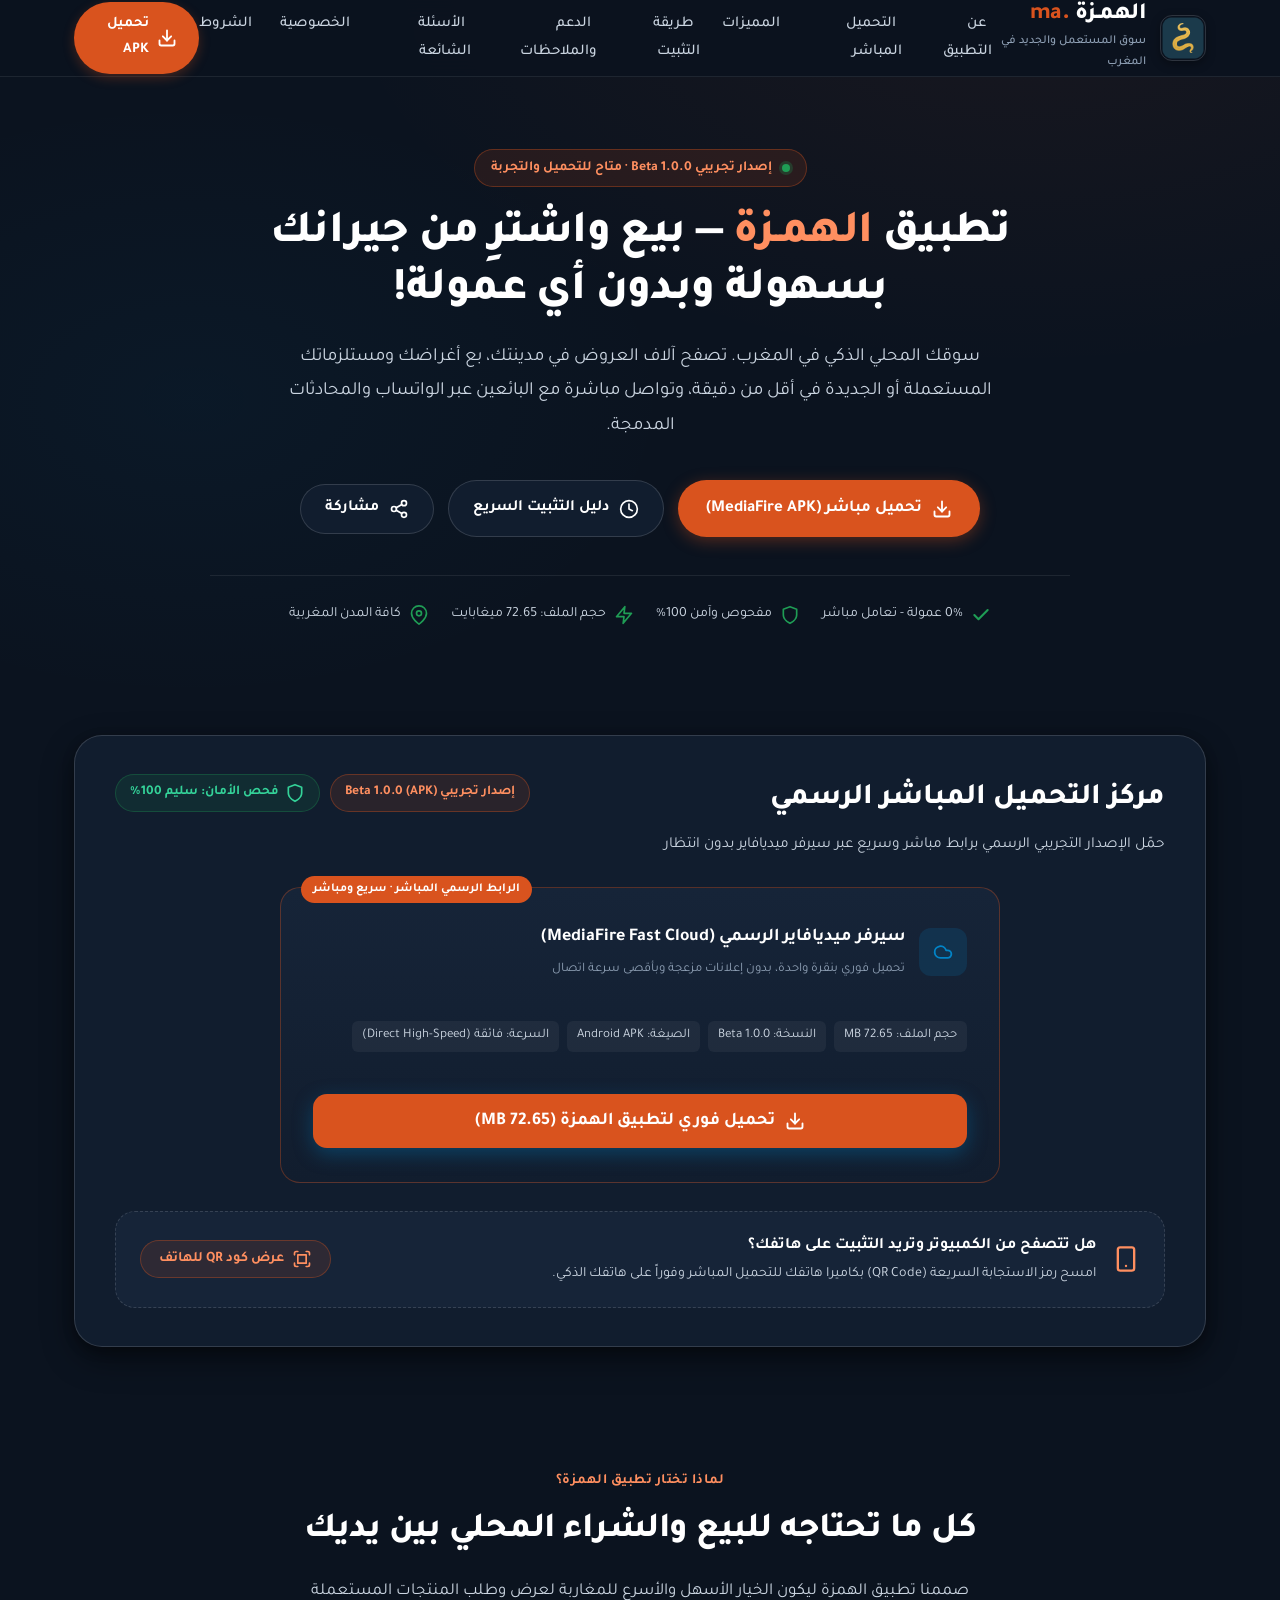
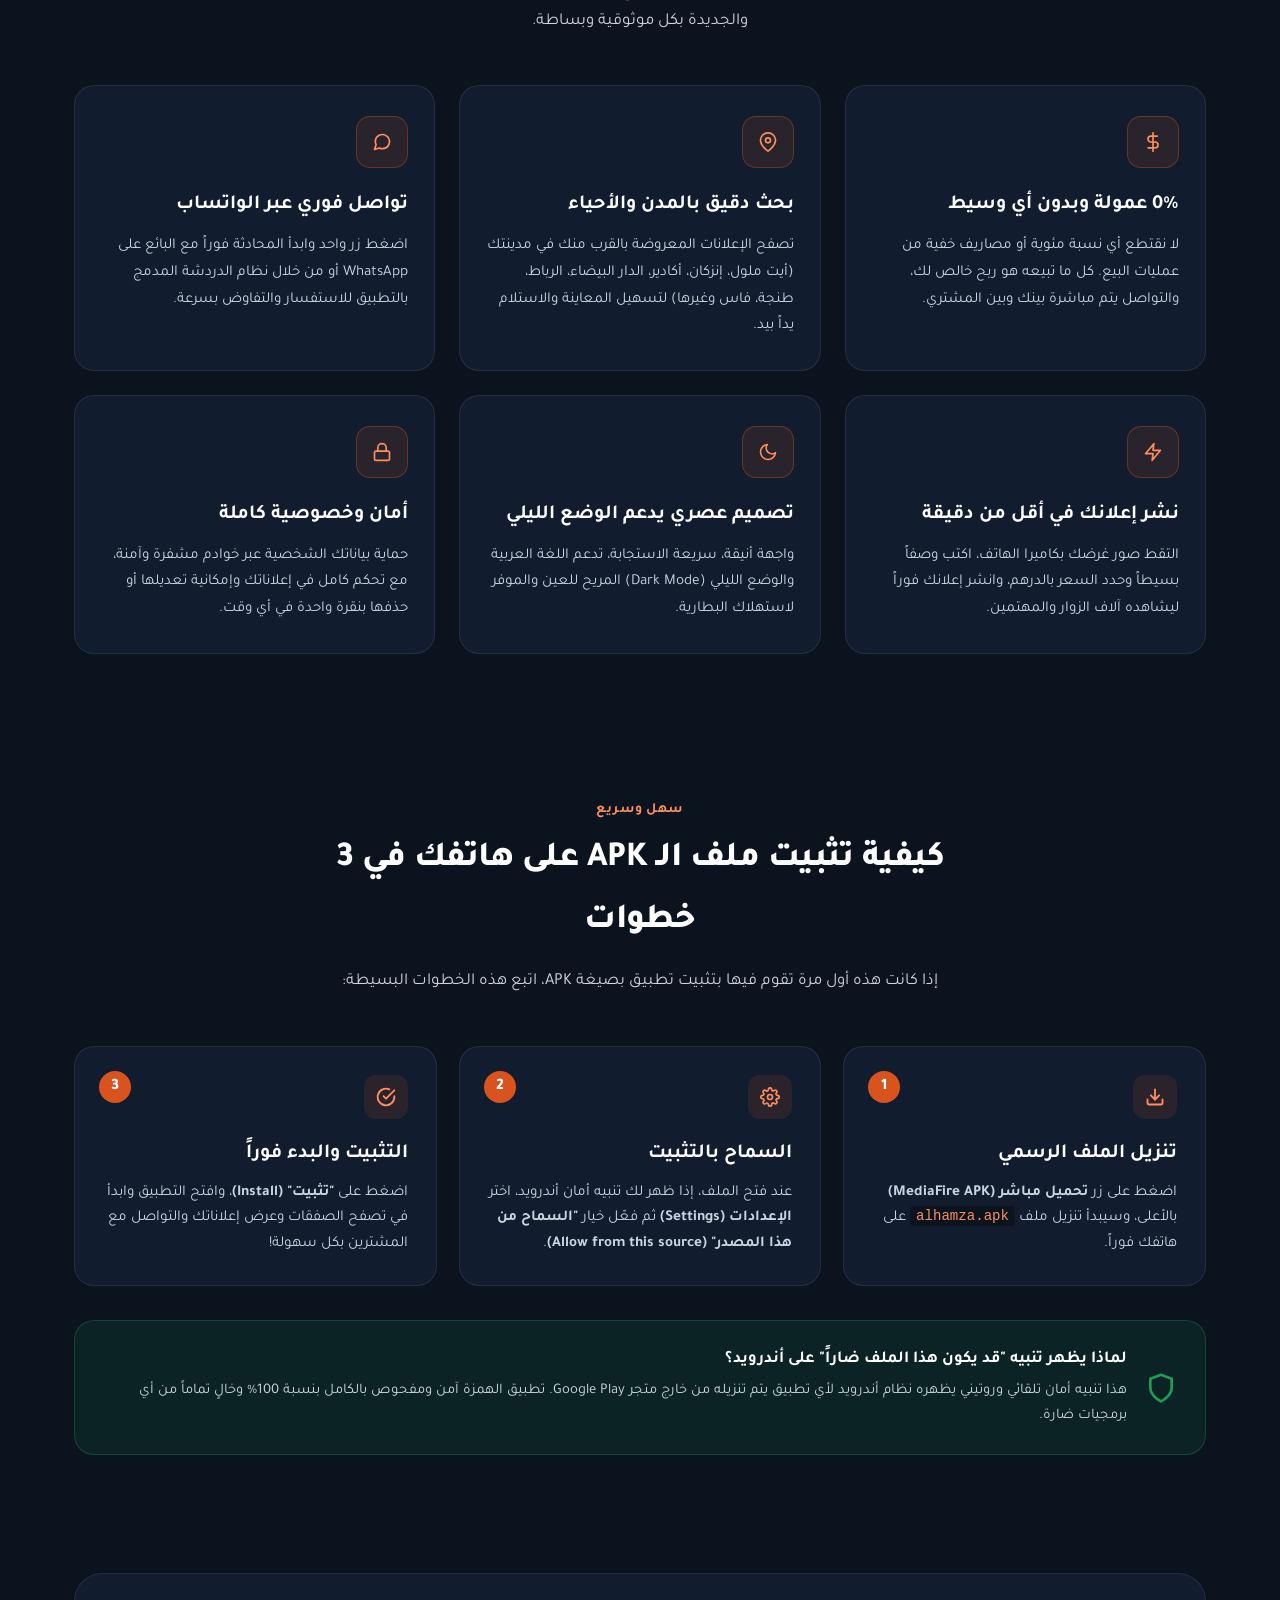
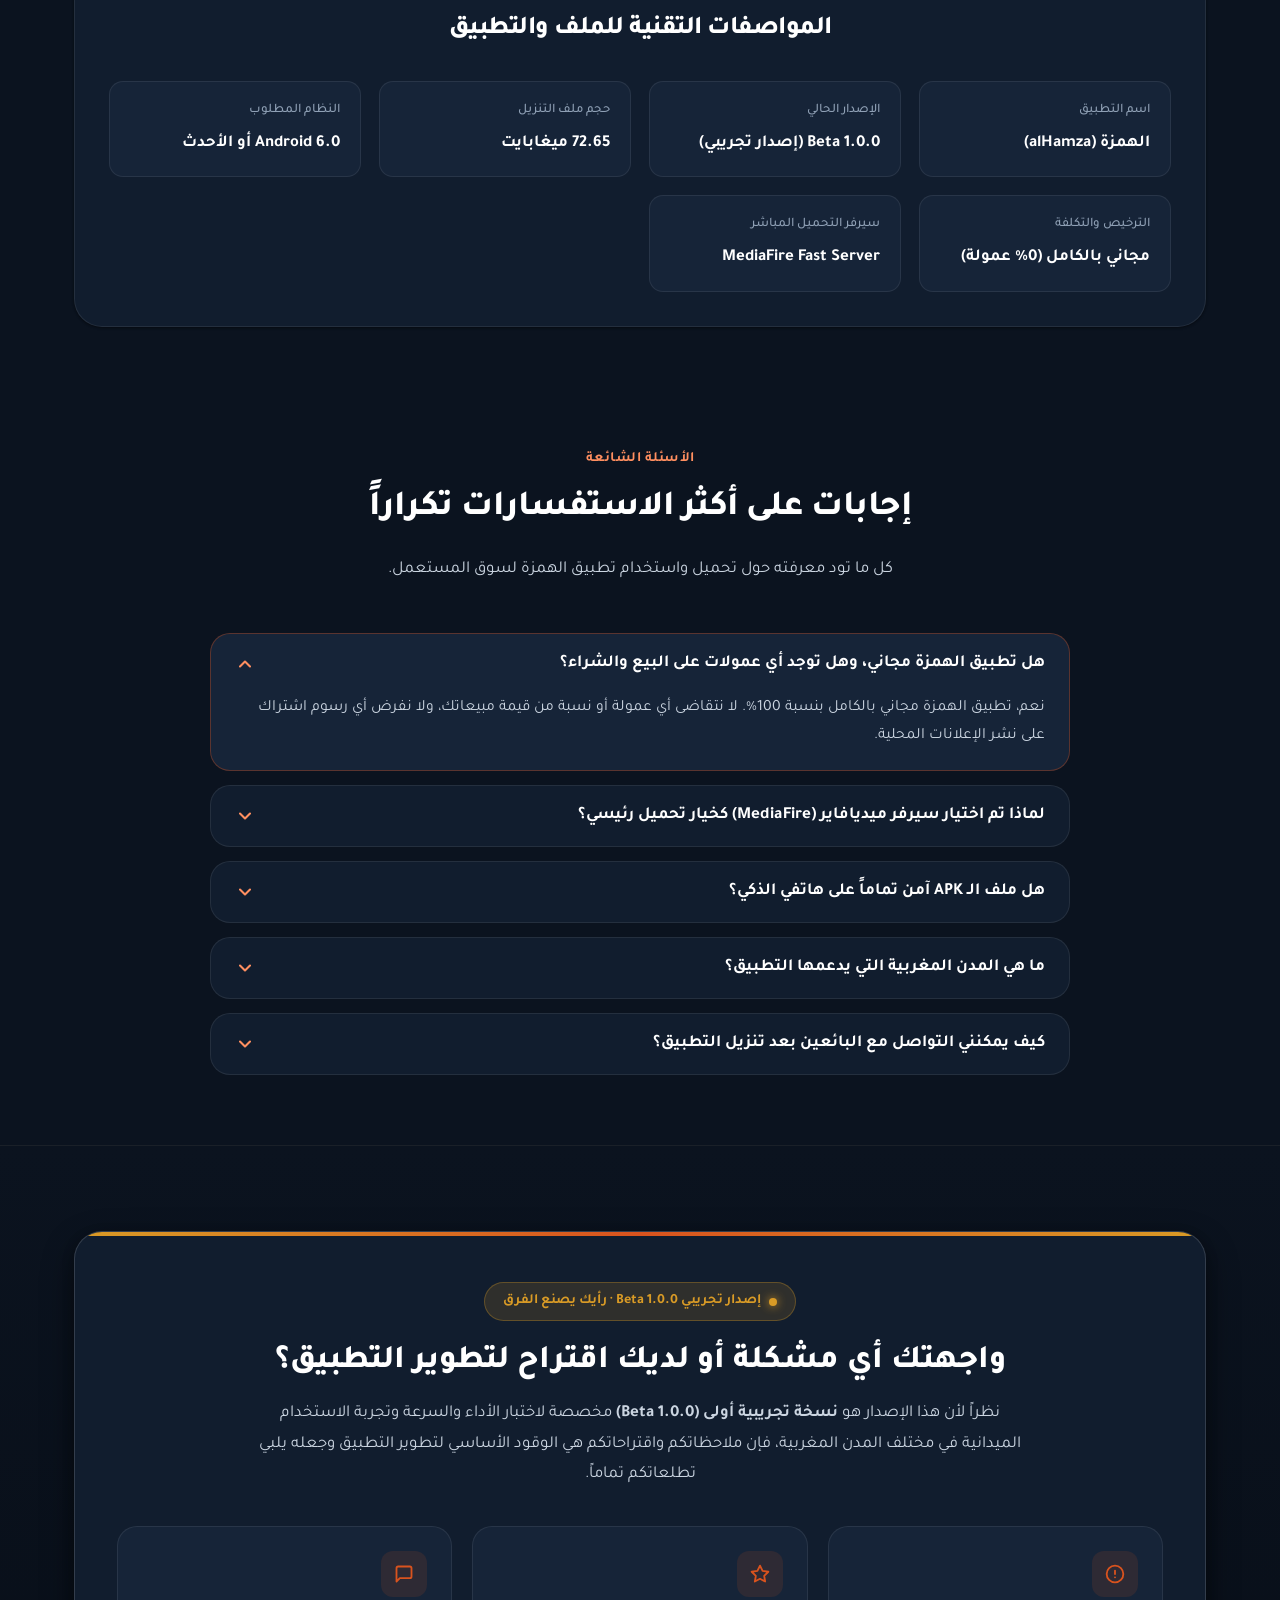
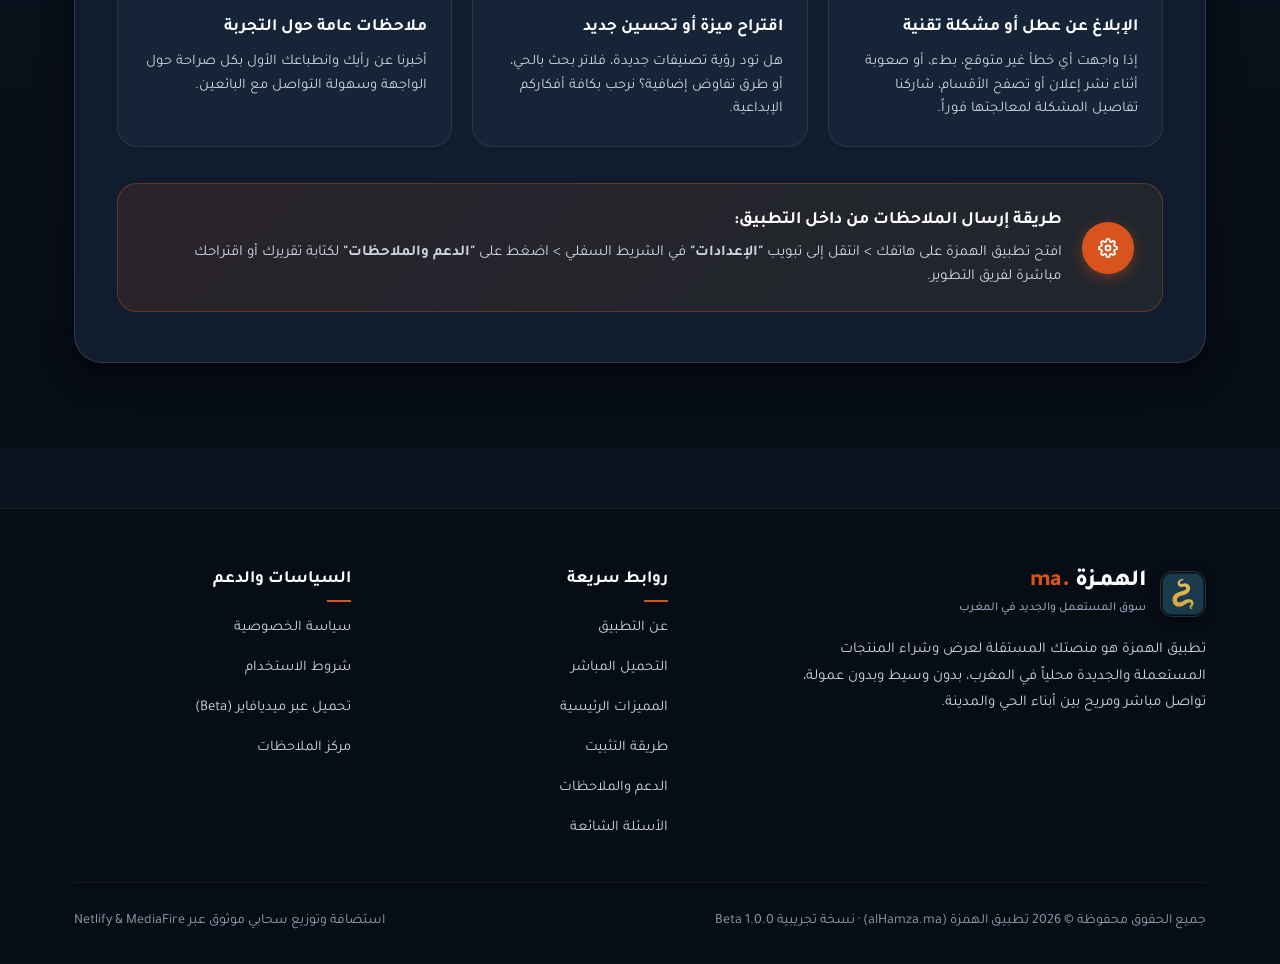
==== public/index.html @ def40152 "Configure Cloudflare static site with wrangler.jsonc and public folder" ====
<!DOCTYPE html>
<html lang="ar" dir="rtl">
<head>
  <meta charset="UTF-8">
  <meta name="viewport" content="width=device-width, initial-scale=1.0">
  <meta name="description" content="تطبيق الهمزة الرسمي — المنصة المغربية لإعلانات البيع والشراء وسوق المستعمل بين الجيران بدون وسيط وبدون أي عمولة. حمّل ملف APK برابط مباشر وسريع.">
  <meta name="keywords" content="تطبيق الهمزة, الهمزة المغرب, تحميل APK الهمزة, تحميل ميديافاير, سوق المستعمل بالمغرب, جوطية أونلاين, بيع وشراء مستعمل, أيت ملول, أكادير, الدار البيضاء, الرباط">
  <meta name="author" content="alHamza Team">
  <meta name="theme-color" content="#0B131F">

  <!-- Open Graph / SEO -->
  <meta property="og:type" content="website">
  <meta property="og:title" content="تطبيق الهمزة - بيع واشترِ من جيرانك في المغرب | تحميل APK الرسمي">
  <meta property="og:description" content="حمّل تطبيق الهمزة الرسمي برابط مباشر وسريع. بيع واشترِ أغراضك بدون أي عمولة وتواصل مباشرة عبر الواتساب.">
  <meta property="og:image" content="images/app-icon.png">

  <title>الهمزة - بيع واشترِ من جيرانك في المغرب | تحميل APK برابط مباشر</title>
  
  <!-- خطوط Google Fonts الرسمية المتوافقة مع التطبيق -->
  <link rel="preconnect" href="https://fonts.googleapis.com">
  <link rel="preconnect" href="https://fonts.gstatic.com" crossorigin>
  <link href="https://fonts.googleapis.com/css2?family=Tajawal:wght@400;500;700;800;900&family=Readex+Pro:wght@400;500;600;700&display=swap" rel="stylesheet">
  
  <link rel="stylesheet" href="style.css">
  <link rel="icon" type="image/png" href="images/app-icon.png">
</head>
<body>

  <!-- ==========================================================================
       شريط الموقع العلوي (Navbar)
       ========================================================================== -->
  <header class="site-header">
    <div class="container header-inner">
      <a href="index.html" class="brand-wrapper" title="الصفحة الرئيسية لتطبيق الهمزة">
        <img src="images/app-icon.png" alt="أيقونة تطبيق الهمزة الجديدة" class="brand-logo-img">
        <div class="brand-title-group">
          <span class="brand-name">الهمـزة <span>.ma</span></span>
          <span class="brand-tagline">سوق المستعمل والجديد في المغرب</span>
        </div>
      </a>

      <!-- روابط التصفح -->
      <nav>
        <ul class="nav-links" id="navLinks">
          <li><a href="#about" class="nav-link">عن التطبيق</a></li>
          <li><a href="#download-hub" class="nav-link">التحميل المباشر</a></li>
          <li><a href="#features" class="nav-link">المميزات</a></li>
          <li><a href="#install-guide" class="nav-link">طريقة التثبيت</a></li>
          <li><a href="#support-feedback" class="nav-link">الدعم والملاحظات</a></li>
          <li><a href="#faq" class="nav-link">الأسئلة الشائعة</a></li>
          <li><a href="privacy.html" class="nav-link">الخصوصية</a></li>
          <li><a href="terms.html" class="nav-link">الشروط</a></li>
        </ul>
      </nav>

      <div class="header-actions">
        <a href="#download-hub" class="header-download-btn trigger-mediafire-download">
          <svg class="svg-icon" viewBox="0 0 24 24" fill="none" stroke="currentColor" stroke-width="2.2" stroke-linecap="round" stroke-linejoin="round" aria-hidden="true">
            <path d="M21 15v4a2 2 0 0 1-2 2H5a2 2 0 0 1-2-2v-4"></path>
            <polyline points="7 10 12 15 17 10"></polyline>
            <line x1="12" y1="15" x2="12" y2="3"></line>
          </svg>
          <span>تحميل APK</span>
        </a>

        <button class="mobile-menu-toggle" id="mobileMenuToggle" aria-label="تبديل القائمة">
          <svg class="svg-icon" viewBox="0 0 24 24" fill="none" stroke="currentColor" stroke-width="2" stroke-linecap="round" stroke-linejoin="round" aria-hidden="true">
            <line x1="3" y1="12" x2="21" y2="12"></line>
            <line x1="3" y1="6" x2="21" y2="6"></line>
            <line x1="3" y1="18" x2="21" y2="18"></line>
          </svg>
        </button>
      </div>
    </div>
  </header>

  <!-- ==========================================================================
       قسم الترحيب والواجهة البصرية الرئيسية (Hero Section)
       ========================================================================== -->
  <section class="hero-section" id="about">
    <div class="container">
      <div class="hero-grid">
        
        <!-- العمود الأيمن: العناوين وأزرار الإجراءات -->
        <div class="hero-text-content">
          <div class="hero-badge-pill">
            <span class="pulse-dot"></span>
            <span>إصدار تجريبي Beta 1.0.0 · متاح للتحميل والتجربة</span>
          </div>

          <h1 class="hero-title">
            تطبيق <span class="highlight-terracotta">الهمـزة</span> — بيع واشترِ من جيرانك بسهولة وبدون أي عمولة!
          </h1>

          <p class="hero-subtitle">
            سوقك المحلي الذكي في المغرب. تصفح آلاف العروض في مدينتك، بع أغراضك ومستلزماتك المستعملة أو الجديدة في أقل من دقيقة، وتواصل مباشرة مع البائعين عبر الواتساب والمحادثات المدمجة.
          </p>

          <!-- أزرار التحميل الرئيسية -->
          <div class="hero-cta-group">
            <a href="#download-hub" class="btn-mediafire-main trigger-mediafire-download" id="heroMediafireBtn">
              <svg class="svg-icon" viewBox="0 0 24 24" fill="none" stroke="currentColor" stroke-width="2.2" stroke-linecap="round" stroke-linejoin="round" aria-hidden="true">
                <path d="M21 15v4a2 2 0 0 1-2 2H5a2 2 0 0 1-2-2v-4"></path>
                <polyline points="7 10 12 15 17 10"></polyline>
                <line x1="12" y1="15" x2="12" y2="3"></line>
              </svg>
              <span>تحميل مباشر (MediaFire APK)</span>
            </a>

            <a href="#install-guide" class="btn-secondary-mirror">
              <svg class="svg-icon" viewBox="0 0 24 24" fill="none" stroke="currentColor" stroke-width="2" stroke-linecap="round" stroke-linejoin="round" aria-hidden="true">
                <circle cx="12" cy="12" r="10"></circle>
                <polyline points="12 6 12 12 16 14"></polyline>
              </svg>
              <span>دليل التثبيت السريع</span>
            </a>

            <button class="btn-secondary-mirror" id="sharePageBtn" title="مشاركة رابط التحميل">
              <svg class="svg-icon" viewBox="0 0 24 24" fill="none" stroke="currentColor" stroke-width="2" stroke-linecap="round" stroke-linejoin="round" aria-hidden="true">
                <circle cx="18" cy="5" r="3"></circle>
                <circle cx="6" cy="12" r="3"></circle>
                <circle cx="18" cy="19" r="3"></circle>
                <line x1="8.59" y1="13.51" x2="15.42" y2="17.49"></line>
                <line x1="15.41" y1="6.51" x2="8.59" y2="10.49"></line>
              </svg>
              <span>مشاركة</span>
            </button>
          </div>

          <!-- شارات الثقة والأمان -->
          <div class="hero-trust-chips">
            <div class="trust-chip">
              <span class="chip-icon-svg">
                <svg class="svg-icon" viewBox="0 0 24 24" fill="none" stroke="currentColor" stroke-width="2.5" stroke-linecap="round" stroke-linejoin="round" aria-hidden="true">
                  <polyline points="20 6 9 17 4 12"></polyline>
                </svg>
              </span>
              <span>0% عمولة - تعامل مباشر</span>
            </div>
            <div class="trust-chip">
              <span class="chip-icon-svg">
                <svg class="svg-icon" viewBox="0 0 24 24" fill="none" stroke="currentColor" stroke-width="2" stroke-linecap="round" stroke-linejoin="round" aria-hidden="true">
                  <path d="M12 22s8-4 8-10V5l-8-3-8 3v7c0 6 8 10 8 10z"></path>
                </svg>
              </span>
              <span>مفحوص وآمن 100%</span>
            </div>
            <div class="trust-chip">
              <span class="chip-icon-svg">
                <svg class="svg-icon" viewBox="0 0 24 24" fill="none" stroke="currentColor" stroke-width="2" stroke-linecap="round" stroke-linejoin="round" aria-hidden="true">
                  <polygon points="13 2 3 14 12 14 11 22 21 10 12 10 13 2"></polygon>
                </svg>
              </span>
              <span>حجم الملف: 72.65 ميغابايت</span>
            </div>
            <div class="trust-chip">
              <span class="chip-icon-svg">
                <svg class="svg-icon" viewBox="0 0 24 24" fill="none" stroke="currentColor" stroke-width="2" stroke-linecap="round" stroke-linejoin="round" aria-hidden="true">
                  <path d="M21 10c0 7-9 13-9 13s-9-6-9-13a9 9 0 0 1 18 0z"></path>
                  <circle cx="12" cy="10" r="3"></circle>
                </svg>
              </span>
              <span>كافة المدن المغربية</span>
            </div>
          </div>
        </div>


      </div>
    </div>
  </section>

  <!-- ==========================================================================
       مركز التحميل المباشر وسيرفرات ميديافاير (Download Hub)
       ========================================================================== -->
  <section class="download-hub-section" id="download-hub">
    <div class="container">
      <div class="hub-card-container">
        
        <div class="hub-header">
          <div class="hub-title-block">
            <h2>مركز التحميل المباشر الرسمي</h2>
            <p>حمّل الإصدار التجريبي الرسمي برابط مباشر وسريع عبر سيرفر ميديافاير بدون انتظار</p>
          </div>

          <div class="version-pill-group">
            <span class="version-tag">إصدار تجريبي Beta 1.0.0 (APK)</span>
            <span class="safe-verified-tag">
              <svg class="svg-icon" viewBox="0 0 24 24" fill="none" stroke="currentColor" stroke-width="2" stroke-linecap="round" stroke-linejoin="round" aria-hidden="true">
                <path d="M12 22s8-4 8-10V5l-8-3-8 3v7c0 6 8 10 8 10z"></path>
              </svg>
              <span>فحص الأمان: سليم 100%</span>
            </span>
          </div>
        </div>

        <!-- بطاقة السيرفر المباشر الرسمي MediaFire -->
        <div class="download-servers-grid single-server-grid">
          
          <div class="server-card primary-server full-width-server-card">
            <span class="recommended-ribbon">الرابط الرسمي المباشر · سريع ومباشر</span>
            
            <div class="server-card-header">
              <div class="server-icon-svg-box mf-color">
                <svg class="svg-icon" viewBox="0 0 24 24" fill="none" stroke="currentColor" stroke-width="2.2" stroke-linecap="round" stroke-linejoin="round" aria-hidden="true">
                  <path d="M17.5 19H9a7 7 0 1 1 6.71-9h1.79a4.5 4.5 0 1 1 0 9Z"></path>
                </svg>
              </div>
              <div class="server-info-title">
                <h3>سيرفر ميديافاير الرسمي (MediaFire Fast Cloud)</h3>
                <span>تحميل فوري بنقرة واحدة، بدون إعلانات مزعجة وبأقصى سرعة اتصال</span>
              </div>
            </div>

            <div class="server-meta-tags">
              <span>حجم الملف: 72.65 MB</span>
              <span>النسخة: Beta 1.0.0</span>
              <span>الصيغة: Android APK</span>
              <span>السرعة: فائقة (Direct High-Speed)</span>
            </div>

            <button class="server-action-btn btn-mf trigger-mediafire-download">
              <svg class="svg-icon" viewBox="0 0 24 24" fill="none" stroke="currentColor" stroke-width="2.2" stroke-linecap="round" stroke-linejoin="round" aria-hidden="true">
                <path d="M21 15v4a2 2 0 0 1-2 2H5a2 2 0 0 1-2-2v-4"></path>
                <polyline points="7 10 12 15 17 10"></polyline>
                <line x1="12" y1="15" x2="12" y2="3"></line>
              </svg>
              <span>تحميل فوري لتطبيق الهمزة (72.65 MB)</span>
            </button>
          </div>

        </div>

        <!-- بار فحص كود QR والتحميل عبر الهاتف -->
        <div class="qr-scanner-box">
          <div class="qr-text-info">
            <span class="qr-icon-svg">
              <svg class="svg-icon" style="width:28px; height:28px;" viewBox="0 0 24 24" fill="none" stroke="currentColor" stroke-width="2" stroke-linecap="round" stroke-linejoin="round" aria-hidden="true">
                <rect x="5" y="2" width="14" height="20" rx="2" ry="2"></rect>
                <line x1="12" y1="18" x2="12.01" y2="18"></line>
              </svg>
            </span>
            <div>
              <strong>هل تتصفح من الكمبيوتر وتريد التثبيت على هاتفك؟</strong>
              <p>امسح رمز الاستجابة السريعة (QR Code) بكاميرا هاتفك للتحميل المباشر وفوراً على هاتفك الذكي.</p>
            </div>
          </div>

          <button class="qr-view-trigger-btn" id="openQrModalBtn">
            <svg class="svg-icon" viewBox="0 0 24 24" fill="none" stroke="currentColor" stroke-width="2" stroke-linecap="round" stroke-linejoin="round" aria-hidden="true">
              <path d="M3 7V5a2 2 0 0 1 2-2h2"></path>
              <path d="M17 3h2a2 2 0 0 1 2 2v2"></path>
              <path d="M21 17v2a2 2 0 0 1-2 2h-2"></path>
              <path d="M7 21H5a2 2 0 0 1-2-2v-2"></path>
              <rect x="7" y="7" width="10" height="10"></rect>
            </svg>
            <span>عرض كود QR للهاتف</span>
          </button>
        </div>

      </div>
    </div>
  </section>

  <!-- ==========================================================================
       قسم المميزات الحصرية لتطبيق الهمزة (Features Grid)
       ========================================================================== -->
  <section class="features-section" id="features">
    <div class="container">
      <div class="section-head">
        <span class="section-tag">لماذا تختار تطبيق الهمزة؟</span>
        <h2 class="section-title">كل ما تحتاجه للبيع والشراء المحلي بين يديك</h2>
        <p class="section-desc">صممنا تطبيق الهمزة ليكون الخيار الأسهل والأسرع للمغاربة لعرض وطلب المنتجات المستعملة والجديدة بكل موثوقية وبساطة.</p>
      </div>

      <div class="features-grid">
        
        <div class="feature-card">
          <div class="feature-icon-wrapper">
            <svg class="svg-icon" viewBox="0 0 24 24" fill="none" stroke="currentColor" stroke-width="2" stroke-linecap="round" stroke-linejoin="round" aria-hidden="true">
              <line x1="12" y1="1" x2="12" y2="23"></line>
              <path d="M17 5H9.5a3.5 3.5 0 0 0 0 7h5a3.5 3.5 0 0 1 0 7H6"></path>
            </svg>
          </div>
          <h3>0% عمولة وبدون أي وسيط</h3>
          <p>لا نقتطع أي نسبة مئوية أو مصاريف خفية من عمليات البيع. كل ما تبيعه هو ربح خالص لك، والتواصل يتم مباشرة بينك وبين المشتري.</p>
        </div>

        <div class="feature-card">
          <div class="feature-icon-wrapper">
            <svg class="svg-icon" viewBox="0 0 24 24" fill="none" stroke="currentColor" stroke-width="2" stroke-linecap="round" stroke-linejoin="round" aria-hidden="true">
              <path d="M21 10c0 7-9 13-9 13s-9-6-9-13a9 9 0 0 1 18 0z"></path>
              <circle cx="12" cy="10" r="3"></circle>
            </svg>
          </div>
          <h3>بحث دقيق بالمدن والأحياء</h3>
          <p>تصفح الإعلانات المعروضة بالقرب منك في مدينتك (أيت ملول، إنزكان، أكادير، الدار البيضاء، الرباط، طنجة، فاس وغيرها) لتسهيل المعاينة والاستلام يداً بيد.</p>
        </div>

        <div class="feature-card">
          <div class="feature-icon-wrapper">
            <svg class="svg-icon" viewBox="0 0 24 24" fill="none" stroke="currentColor" stroke-width="2" stroke-linecap="round" stroke-linejoin="round" aria-hidden="true">
              <path d="M21 11.5a8.38 8.38 0 0 1-.9 3.8 8.5 8.5 0 0 1-7.6 4.7 8.38 8.38 0 0 1-3.8-.9L3 21l1.9-5.7a8.38 8.38 0 0 1-.9-3.8 8.5 8.5 0 0 1 4.7-7.6 8.38 8.38 0 0 1 3.8-.9h.5a8.48 8.48 0 0 1 8 8v.5z"></path>
            </svg>
          </div>
          <h3>تواصل فوري عبر الواتساب</h3>
          <p>اضغط زر واحد وابدأ المحادثة فوراً مع البائع على WhatsApp أو من خلال نظام الدردشة المدمج بالتطبيق للاستفسار والتفاوض بسرعة.</p>
        </div>

        <div class="feature-card">
          <div class="feature-icon-wrapper">
            <svg class="svg-icon" viewBox="0 0 24 24" fill="none" stroke="currentColor" stroke-width="2" stroke-linecap="round" stroke-linejoin="round" aria-hidden="true">
              <polygon points="13 2 3 14 12 14 11 22 21 10 12 10 13 2"></polygon>
            </svg>
          </div>
          <h3>نشر إعلانك في أقل من دقيقة</h3>
          <p>التقط صور غرضك بكاميرا الهاتف، اكتب وصفاً بسيطاً وحدد السعر بالدرهم، وانشر إعلانك فوراً ليشاهده آلاف الزوار والمهتمين.</p>
        </div>

        <div class="feature-card">
          <div class="feature-icon-wrapper">
            <svg class="svg-icon" viewBox="0 0 24 24" fill="none" stroke="currentColor" stroke-width="2" stroke-linecap="round" stroke-linejoin="round" aria-hidden="true">
              <path d="M21 12.79A9 9 0 1 1 11.21 3 7 7 0 0 0 21 12.79z"></path>
            </svg>
          </div>
          <h3>تصميم عصري يدعم الوضع الليلي</h3>
          <p>واجهة أنيقة، سريعة الاستجابة، تدعم اللغة العربية والوضع الليلي (Dark Mode) المريح للعين والموفر لاستهلاك البطارية.</p>
        </div>

        <div class="feature-card">
          <div class="feature-icon-wrapper">
            <svg class="svg-icon" viewBox="0 0 24 24" fill="none" stroke="currentColor" stroke-width="2" stroke-linecap="round" stroke-linejoin="round" aria-hidden="true">
              <rect x="3" y="11" width="18" height="11" rx="2" ry="2"></rect>
              <path d="M7 11V7a5 5 0 0 1 10 0v4"></path>
            </svg>
          </div>
          <h3>أمان وخصوصية كاملة</h3>
          <p>حماية بياناتك الشخصية عبر خوادم مشفرة وآمنة، مع تحكم كامل في إعلاناتك وإمكانية تعديلها أو حذفها بنقرة واحدة في أي وقت.</p>
        </div>

      </div>
    </div>
  </section>



  <!-- ==========================================================================
       دليل تثبيت ملف APK على أجهزة أندرويد (Installation Guide)
       ========================================================================== -->
  <section class="install-guide-section" id="install-guide">
    <div class="container">
      <div class="section-head">
        <span class="section-tag">سهل وسريع</span>
        <h2 class="section-title">كيفية تثبيت ملف الـ APK على هاتفك في 3 خطوات</h2>
        <p class="section-desc">إذا كانت هذه أول مرة تقوم فيها بتثبيت تطبيق بصيغة APK، اتبع هذه الخطوات البسيطة:</p>
      </div>

      <div class="steps-cards-grid">
        
        <div class="guide-step-card">
          <div class="step-badge">1</div>
          <div class="guide-step-icon-svg">
            <svg class="svg-icon" viewBox="0 0 24 24" fill="none" stroke="currentColor" stroke-width="2.2" stroke-linecap="round" stroke-linejoin="round" aria-hidden="true">
              <path d="M21 15v4a2 2 0 0 1-2 2H5a2 2 0 0 1-2-2v-4"></path>
              <polyline points="7 10 12 15 17 10"></polyline>
              <line x1="12" y1="15" x2="12" y2="3"></line>
            </svg>
          </div>
          <h3>تنزيل الملف الرسمي</h3>
          <p>اضغط على زر <strong>تحميل مباشر (MediaFire APK)</strong> بالأعلى، وسيبدأ تنزيل ملف <code>alhamza.apk</code> على هاتفك فوراً.</p>
        </div>

        <div class="guide-step-card">
          <div class="step-badge">2</div>
          <div class="guide-step-icon-svg">
            <svg class="svg-icon" viewBox="0 0 24 24" fill="none" stroke="currentColor" stroke-width="2" stroke-linecap="round" stroke-linejoin="round" aria-hidden="true">
              <circle cx="12" cy="12" r="3"></circle>
              <path d="M19.4 15a1.65 1.65 0 0 0 .33 1.82l.06.06a2 2 0 0 1 0 2.83 2 2 0 0 1-2.83 0l-.06-.06a1.65 1.65 0 0 0-1.82-.33 1.65 1.65 0 0 0-1 1.51V21a2 2 0 0 1-2 2 2 2 0 0 1-2-2v-.09A1.65 1.65 0 0 0 9 19.4a1.65 1.65 0 0 0-1.82.33l-.06.06a2 2 0 0 1-2.83 0 2 2 0 0 1 0-2.83l.06-.06a1.65 1.65 0 0 0 .33-1.82 1.65 1.65 0 0 0-1.51-1H3a2 2 0 0 1-2-2 2 2 0 0 1 2-2h.09A1.65 1.65 0 0 0 4.6 9a1.65 1.65 0 0 0-.33-1.82l-.06-.06a2 2 0 0 1 0-2.83 2 2 0 0 1 2.83 0l.06.06a1.65 1.65 0 0 0 1.82.33H9a1.65 1.65 0 0 0 1-1.51V3a2 2 0 0 1 2-2 2 2 0 0 1 2 2v.09a1.65 1.65 0 0 0 1 1.51 1.65 1.65 0 0 0 1.82-.33l.06-.06a2 2 0 0 1 2.83 0 2 2 0 0 1 0 2.83l-.06.06a1.65 1.65 0 0 0-.33 1.82V9a1.65 1.65 0 0 0 1.51 1H21a2 2 0 0 1 2 2 2 2 0 0 1-2 2h-.09a1.65 1.65 0 0 0-1.51 1z"></path>
            </svg>
          </div>
          <h3>السماح بالتثبيت</h3>
          <p>عند فتح الملف، إذا ظهر لك تنبيه أمان أندرويد، اختر <b>الإعدادات (Settings)</b> ثم فعّل خيار <b>"السماح من هذا المصدر" (Allow from this source)</b>.</p>
        </div>

        <div class="guide-step-card">
          <div class="step-badge">3</div>
          <div class="guide-step-icon-svg">
            <svg class="svg-icon" viewBox="0 0 24 24" fill="none" stroke="currentColor" stroke-width="2.2" stroke-linecap="round" stroke-linejoin="round" aria-hidden="true">
              <path d="M22 11.08V12a10 10 0 1 1-5.93-9.14"></path>
              <polyline points="22 4 12 14.01 9 11.01"></polyline>
            </svg>
          </div>
          <h3>التثبيت والبدء فوراً</h3>
          <p>اضغط على <b>"تثبيت" (Install)</b>، وافتح التطبيق وابدأ في تصفح الصفقات وعرض إعلاناتك والتواصل مع المشترين بكل سهولة!</p>
        </div>

      </div>

      <!-- صندوق الطمأنة والتأكيد الأمني -->
      <div class="security-assurance-box">
        <div class="sec-icon-svg">
          <svg class="svg-icon" style="width:32px; height:32px;" viewBox="0 0 24 24" fill="none" stroke="currentColor" stroke-width="2" stroke-linecap="round" stroke-linejoin="round" aria-hidden="true">
            <path d="M12 22s8-4 8-10V5l-8-3-8 3v7c0 6 8 10 8 10z"></path>
          </svg>
        </div>
        <div>
          <strong>لماذا يظهر تنبيه "قد يكون هذا الملف ضاراً" على أندرويد؟</strong>
          <p>هذا تنبيه أمان تلقائي وروتيني يظهره نظام أندرويد لأي تطبيق يتم تنزيله من خارج متجر Google Play. تطبيق الهمزة آمن ومفحوص بالكامل بنسبة 100% وخالٍ تماماً من أي برمجيات ضارة.</p>
        </div>
      </div>

    </div>
  </section>

  <!-- ==========================================================================
       جدول المواصفات التقنية للتطبيق (Tech Specifications)
       ========================================================================== -->
  <section class="specs-section">
    <div class="container">
      <div class="specs-table-card">
        <div class="section-head" style="margin-bottom: 28px;">
          <h2 class="section-title" style="font-size: 1.6rem;">المواصفات التقنية للملف والتطبيق</h2>
        </div>

        <div class="specs-grid">
          <div class="spec-item">
            <span class="spec-label">اسم التطبيق</span>
            <span class="spec-value">الهمزة (alHamza)</span>
          </div>

          <div class="spec-item">
            <span class="spec-label">الإصدار الحالي</span>
            <span class="spec-value">Beta 1.0.0 (إصدار تجريبي)</span>
          </div>

          <div class="spec-item">
            <span class="spec-label">حجم ملف التنزيل</span>
            <span class="spec-value">72.65 ميغابايت</span>
          </div>

          <div class="spec-item">
            <span class="spec-label">النظام المطلوب</span>
            <span class="spec-value">Android 6.0 أو الأحدث</span>
          </div>

          <div class="spec-item">
            <span class="spec-label">الترخيص والتكلفة</span>
            <span class="spec-value">مجاني بالكامل (0% عمولة)</span>
          </div>

          <div class="spec-item">
            <span class="spec-label">سيرفر التحميل المباشر</span>
            <span class="spec-value">MediaFire Fast Server</span>
          </div>
        </div>
      </div>
    </div>
  </section>

  <!-- ==========================================================================
       قسم الأسئلة الشائعة (FAQ Accordion)
       ========================================================================== -->
  <section class="faq-section" id="faq">
    <div class="container">
      <div class="section-head">
        <span class="section-tag">الأسئلة الشائعة</span>
        <h2 class="section-title">إجابات على أكثر الاستفسارات تكراراً</h2>
        <p class="section-desc">كل ما تود معرفته حول تحميل واستخدام تطبيق الهمزة لسوق المستعمل.</p>
      </div>

      <div class="faq-list">
        
        <div class="faq-item active">
          <button class="faq-question-btn">
            <span>هل تطبيق الهمزة مجاني، وهل توجد أي عمولات على البيع والشراء؟</span>
            <span class="faq-arrow">
              <svg class="svg-icon" viewBox="0 0 24 24" fill="none" stroke="currentColor" stroke-width="2.5" stroke-linecap="round" stroke-linejoin="round" aria-hidden="true">
                <polyline points="6 9 12 15 18 9"></polyline>
              </svg>
            </span>
          </button>
          <div class="faq-answer" style="max-height: 200px;">
            <div class="faq-answer-inner">
              نعم، تطبيق الهمزة مجاني بالكامل بنسبة 100%. لا نتقاضى أي عمولة أو نسبة من قيمة مبيعاتك، ولا نفرض أي رسوم اشتراك على نشر الإعلانات المحلية.
            </div>
          </div>
        </div>

        <div class="faq-item">
          <button class="faq-question-btn">
            <span>لماذا تم اختيار سيرفر ميديافاير (MediaFire) كخيار تحميل رئيسي؟</span>
            <span class="faq-arrow">
              <svg class="svg-icon" viewBox="0 0 24 24" fill="none" stroke="currentColor" stroke-width="2.5" stroke-linecap="round" stroke-linejoin="round" aria-hidden="true">
                <polyline points="6 9 12 15 18 9"></polyline>
              </svg>
            </span>
          </button>
          <div class="faq-answer">
            <div class="faq-answer-inner">
              يتميز سيرفر ميديافاير بسرعته الفائقة في المغرب وشمال إفريقيا، وعدم حاجته لإنشاء حساب أو فترات انتظار طويلة، كما أنه يتيح التحميل المباشر بنقرة واحدة لملف الـ APK دون تعقيدات.
            </div>
          </div>
        </div>

        <div class="faq-item">
          <button class="faq-question-btn">
            <span>هل ملف الـ APK آمن تماماً على هاتفي الذكي؟</span>
            <span class="faq-arrow">
              <svg class="svg-icon" viewBox="0 0 24 24" fill="none" stroke="currentColor" stroke-width="2.5" stroke-linecap="round" stroke-linejoin="round" aria-hidden="true">
                <polyline points="6 9 12 15 18 9"></polyline>
              </svg>
            </span>
          </button>
          <div class="faq-answer">
            <div class="faq-answer-inner">
              نعم بكل تأكيد. ملف التطبيق تم فحصه عبر حماية Google Play Protect ومنصات فحص البرمجيات الخبيثة وهو خالٍ تماماً من أي برمجيات تجسس أو أكواد ضارة، ويحتوي على الكود البرمجي الرسمي الخاص بالمنصة فقط.
            </div>
          </div>
        </div>

        <div class="faq-item">
          <button class="faq-question-btn">
            <span>ما هي المدن المغربية التي يدعمها التطبيق؟</span>
            <span class="faq-arrow">
              <svg class="svg-icon" viewBox="0 0 24 24" fill="none" stroke="currentColor" stroke-width="2.5" stroke-linecap="round" stroke-linejoin="round" aria-hidden="true">
                <polyline points="6 9 12 15 18 9"></polyline>
              </svg>
            </span>
          </button>
          <div class="faq-answer">
            <div class="faq-answer-inner">
              يدعم التطبيق كافة جهات ومدن المغرب، مع تركيز خاص على أيت ملول، إنزكان، أكادير، الدار البيضاء، الرباط، سلا، فاس، مراكش، طنجة، القنيطرة، وباقي الأقاليم المغربية.
            </div>
          </div>
        </div>

        <div class="faq-item">
          <button class="faq-question-btn">
            <span>كيف يمكنني التواصل مع البائعين بعد تنزيل التطبيق؟</span>
            <span class="faq-arrow">
              <svg class="svg-icon" viewBox="0 0 24 24" fill="none" stroke="currentColor" stroke-width="2.5" stroke-linecap="round" stroke-linejoin="round" aria-hidden="true">
                <polyline points="6 9 12 15 18 9"></polyline>
              </svg>
            </span>
          </button>
          <div class="faq-answer">
            <div class="faq-answer-inner">
              بمجرد فتح أي إعلان، ستجد أزرار تواصل مباشرة وسريعة: زر المحادثة الفورية المباشرة، وزر التواصل عبر WhatsApp بنقرة واحدة، بالإضافة إلى إمكانية الاتصال الهاتفي المباشر إذا كان البائع متاحاً.
            </div>
          </div>
        </div>

      </div>
    </div>
  </section>

  <!-- ==========================================================================
       قسم الدعم والملاحظات للإصدار التجريبي (Support & Feedback)
       ========================================================================== -->
  <section class="feedback-section" id="support-feedback">
    <div class="container">
      <div class="feedback-card">
        <div class="feedback-badge-pill">
          <span class="feedback-pulse"></span>
          <span>إصدار تجريبي Beta 1.0.0 · رأيك يصنع الفرق</span>
        </div>

        <h2 class="feedback-title">واجهتك أي مشكلة أو لديك اقتراح لتطوير التطبيق؟</h2>
        <p class="feedback-desc">
          نظراً لأن هذا الإصدار هو <strong>نسخة تجريبية أولى (Beta 1.0.0)</strong> مخصصة لاختبار الأداء والسرعة وتجربة الاستخدام الميدانية في مختلف المدن المغربية، فإن ملاحظاتكم واقتراحاتكم هي الوقود الأساسي لتطوير التطبيق وجعله يلبي تطلعاتكم تماماً.
        </p>

        <div class="feedback-cards-grid">
          <div class="feedback-step-box">
            <div class="step-box-icon">
              <svg class="svg-icon" viewBox="0 0 24 24" fill="none" stroke="currentColor" stroke-width="2.2" stroke-linecap="round" stroke-linejoin="round">
                <circle cx="12" cy="12" r="10"></circle>
                <line x1="12" y1="8" x2="12" y2="12"></line>
                <line x1="12" y1="16" x2="12.01" y2="16"></line>
              </svg>
            </div>
            <h3>الإبلاغ عن عطل أو مشكلة تقنية</h3>
            <p>إذا واجهت أي خطأ غير متوقع، بطء، أو صعوبة أثناء نشر إعلان أو تصفح الأقسام، شاركنا تفاصيل المشكلة لمعالجتها فوراً.</p>
          </div>

          <div class="feedback-step-box">
            <div class="step-box-icon">
              <svg class="svg-icon" viewBox="0 0 24 24" fill="none" stroke="currentColor" stroke-width="2.2" stroke-linecap="round" stroke-linejoin="round">
                <polygon points="12 2 15.09 8.26 22 9.27 17 14.14 18.18 21.02 12 17.77 5.82 21.02 7 14.14 2 9.27 8.91 8.26 12 2"></polygon>
              </svg>
            </div>
            <h3>اقتراح ميزة أو تحسين جديد</h3>
            <p>هل تود رؤية تصنيفات جديدة، فلاتر بحث بالحي، أو طرق تفاوض إضافية؟ نرحب بكافة أفكاركم الإبداعية.</p>
          </div>

          <div class="feedback-step-box">
            <div class="step-box-icon">
              <svg class="svg-icon" viewBox="0 0 24 24" fill="none" stroke="currentColor" stroke-width="2.2" stroke-linecap="round" stroke-linejoin="round">
                <path d="M21 15a2 2 0 0 1-2 2H7l-4 4V5a2 2 0 0 1 2-2h14a2 2 0 0 1 2 2z"></path>
              </svg>
            </div>
            <h3>ملاحظات عامة حول التجربة</h3>
            <p>أخبرنا عن رأيك وانطباعك الأول بكل صراحة حول الواجهة وسهولة التواصل مع البائعين.</p>
          </div>
        </div>

        <!-- صندوق توجيهي أنيق لكيفية الوصول للدعم داخل التطبيق -->
        <div class="feedback-instruction-banner">
          <div class="instruction-icon">
            <svg class="svg-icon" viewBox="0 0 24 24" fill="none" stroke="currentColor" stroke-width="2.2" stroke-linecap="round" stroke-linejoin="round">
              <circle cx="12" cy="12" r="3"></circle>
              <path d="M19.4 15a1.65 1.65 0 0 0 .33 1.82l.06.06a2 2 0 0 1 0 2.83 2 2 0 0 1-2.83 0l-.06-.06a1.65 1.65 0 0 0-1.82-.33 1.65 1.65 0 0 0-1 1.51V21a2 2 0 0 1-2 2 2 2 0 0 1-2-2v-.09A1.65 1.65 0 0 0 9 19.4a1.65 1.65 0 0 0-1.82.33l-.06.06a2 2 0 0 1-2.83 0 2 2 0 0 1 0-2.83l.06-.06a1.65 1.65 0 0 0 .33-1.82 1.65 1.65 0 0 0-1.51-1H3a2 2 0 0 1-2-2 2 2 0 0 1 2-2h.09A1.65 1.65 0 0 0 4.6 9a1.65 1.65 0 0 0-.33-1.82l-.06-.06a2 2 0 0 1 0-2.83 2 2 0 0 1 2.83 0l.06.06a1.65 1.65 0 0 0 1.82.33H9a1.65 1.65 0 0 0 1-1.51V3a2 2 0 0 1 2-2 2 2 0 0 1 2 2v.09a1.65 1.65 0 0 0 1 1.51 1.65 1.65 0 0 0 1.82-.33l.06-.06a2 2 0 0 1 2.83 0 2 2 0 0 1 0 2.83l-.06.06a1.65 1.65 0 0 0-.33 1.82V9a1.65 1.65 0 0 0 1.51 1H21a2 2 0 0 1 2 2 2 2 0 0 1-2 2h-.09a1.65 1.65 0 0 0-1.51 1z"></path>
            </svg>
          </div>
          <div class="instruction-content">
            <strong>طريقة إرسال الملاحظات من داخل التطبيق:</strong>
            <p>افتح تطبيق الهمزة على هاتفك > انتقل إلى تبويب <b>"الإعدادات"</b> في الشريط السفلي > اضغط على <b>"الدعم والملاحظات"</b> لكتابة تقريرك أو اقتراحك مباشرة لفريق التطوير.</p>
          </div>
        </div>

      </div>
    </div>
  </section>

  <!-- ==========================================================================
       التذييل الشامل للموقع (Footer)
       ========================================================================== -->
  <footer class="site-footer">
    <div class="container">
      <div class="footer-top-grid">
        
        <div class="footer-brand-info">
          <div class="brand-wrapper">
            <img src="images/app-icon.png" alt="أيقونة تطبيق الهمزة الجديدة" class="brand-logo-img">
            <div class="brand-title-group">
              <span class="brand-name">الهمـزة <span>.ma</span></span>
              <span class="brand-tagline">سوق المستعمل والجديد في المغرب</span>
            </div>
          </div>
          <p>
            تطبيق الهمزة هو منصتك المستقلة لعرض وشراء المنتجات المستعملة والجديدة محلياً في المغرب، بدون وسيط وبدون عمولة، تواصل مباشر ومريح بين أبناء الحي والمدينة.
          </p>
        </div>

        <div>
          <h4 class="footer-col-title">روابط سريعة</h4>
          <ul class="footer-menu">
            <li><a href="#about">عن التطبيق</a></li>
            <li><a href="#download-hub">التحميل المباشر</a></li>
            <li><a href="#features">المميزات الرئيسية</a></li>
            <li><a href="#install-guide">طريقة التثبيت</a></li>
            <li><a href="#support-feedback">الدعم والملاحظات</a></li>
            <li><a href="#faq">الأسئلة الشائعة</a></li>
          </ul>
        </div>

        <div>
          <h4 class="footer-col-title">السياسات والدعم</h4>
          <ul class="footer-menu">
            <li><a href="privacy.html">سياسة الخصوصية</a></li>
            <li><a href="terms.html">شروط الاستخدام</a></li>
            <li><a href="#download-hub" class="trigger-mediafire-download">تحميل عبر ميديافاير (Beta)</a></li>
            <li><a href="#support-feedback">مركز الملاحظات</a></li>
          </ul>
        </div>

      </div>

      <div class="footer-bottom-bar">
        <span>جميع الحقوق محفوظة © 2026 تطبيق الهمزة (alHamza.ma) · نسخة تجريبية Beta 1.0.0</span>
        <span>استضافة وتوزيع سحابي موثوق عبر Netlify & MediaFire</span>
      </div>
    </div>
  </footer>

  <!-- ==========================================================================
       النوافذ المنبثقة: نافذة التحميل التفاعلية والعد التنازلي
       ========================================================================== -->
  <div class="modal-overlay" id="downloadModal" aria-hidden="true">
    <div class="modal-window">
      <button class="modal-close-button" id="closeModalBtn" title="إغلاق">
        <svg class="svg-icon" viewBox="0 0 24 24" fill="none" stroke="currentColor" stroke-width="2.5" stroke-linecap="round" stroke-linejoin="round" aria-hidden="true">
          <line x1="18" y1="6" x2="6" y2="18"></line>
          <line x1="6" y1="6" x2="18" y2="18"></line>
        </svg>
      </button>
      
      <div class="download-countdown-box">
        <div class="countdown-spinner-circle" id="countdownCircle">
          <span id="countdownNumber">3</span>
        </div>
        
        <h3 style="font-size:1.35rem; color:var(--text-main); margin-bottom:8px;">جاري تجهيز رابط التحميل المباشر...</h3>
        <p style="color:var(--text-body); font-size:0.95rem; margin-bottom:18px;">
          المصدر: <strong id="activeServerLabel" style="color:var(--text-primary-color);">MediaFire Fast Server</strong> · ملف رسمي بصيغة APK (Beta)
        </p>

        <div style="background:var(--bg-surface-elevated); border:1px solid var(--border-medium); border-radius:var(--radius-md); padding:16px; margin-bottom:20px; text-align:right;">
          <div style="font-size:0.88rem; color:var(--text-muted); margin-bottom:8px;">إذا لم يبدأ التنزيل تلقائياً في ثوانٍ:</div>
          <a href="https://www.mediafire.com/file/40aijhzxdz5kn8e/app-user-release.apk/file" target="_blank" id="directDownloadFallbackBtn" class="btn-mediafire-main" style="width:100%; justify-content:center; padding:12px 20px; font-size:1rem;">
            <span>اضغط هنا لبدء التحميل فوراً 📥</span>
          </a>
        </div>

        <button id="copyDownloadUrlBtn" type="button" class="btn-secondary-mirror" style="width:100%; justify-content:center; font-size:0.9rem;">
          <span>نسخ رابط التحميل لمشاركته</span>
        </button>
      </div>
    </div>
  </div>

  <!-- نافذة كود QR للمسح بالهاتف -->
  <div class="modal-overlay" id="qrModal" aria-hidden="true">
    <div class="modal-window">
      <button class="modal-close-button" id="closeQrModalBtn" title="إغلاق">
        <svg class="svg-icon" viewBox="0 0 24 24" fill="none" stroke="currentColor" stroke-width="2.5" stroke-linecap="round" stroke-linejoin="round" aria-hidden="true">
          <line x1="18" y1="6" x2="6" y2="18"></line>
          <line x1="6" y1="6" x2="18" y2="18"></line>
        </svg>
      </button>
      
      <div class="qr-modal-body">
        <h3 style="color:var(--text-main); font-size:1.3rem; margin-bottom:6px;">امسح الكود بكاميرا هاتفك</h3>
        <p style="color:var(--text-body); font-size:0.92rem;">وجّه كاميرا هاتفك الذكي نحو الكود لبدء تحميل تطبيق الهمزة مباشرة على هاتفك</p>
        
        <div class="qr-image-frame">
          <img id="qrCodeImage" src="https://api.qrserver.com/v1/create-qr-code/?size=240x240&data=https%3A%2F%2Fwww.mediafire.com%2Ffile%2F40aijhzxdz5kn8e%2Fapp-user-release.apk%2Ffile&bgcolor=ffffff&color=0b131f&margin=2" alt="رمز QR لتحميل تطبيق الهمزة">
        </div>

        <p style="color:var(--text-primary-color); font-size:0.86rem; font-weight:600;">متوافق مع كافة أجهزة أندرويد (Android 6.0+)</p>
      </div>
    </div>
  </div>

  <script src="script.js"></script>
</body>
</html>
---- public/style.css ----
/* ==========================================================================
   الهمزة (alHamza) - الهوية البصرية والتصميم الرسمي المطور
   نظام تصميم أصيل: مغربي دافئ (Terracotta & Sand Warmth) مع كحلي عميق (Deep Moroccan Slate)
   مبني وفق معايير UI/UX Pro Max: تباين عالي WCAG 4.5:1، أيقونات SVG دقيقة، وبدون مظهر الذكاء الاصطناعي العام
   ========================================================================== */

:root {
  /* ── الألوان الرئيسية للهوية الرسمية ────────────────────────── */
  --primary: #D9531E;               /* الطين المغربي الدافئ الأصيل (Terracotta) */
  --primary-hover: #BF4413;         /* درجة أغمق للأزرار عند التحويم */
  --primary-light: #FFECE3;         /* خلفية ناعمة للشارات التوضيحية */
  --primary-subtle: rgba(217, 83, 30, 0.12);

  --accent-gold: #D99B26;           /* الذهب الدافئ / شارات التقييم والموثوقية */
  --accent-gold-light: #FFF8EB;
  --accent-gold-subtle: rgba(217, 155, 38, 0.15);

  --accent-green: #1F9D55;          /* أخضر واتساب والمعاملات الآمنة الناجحة */
  --accent-green-light: #EBF8F0;
  --accent-green-subtle: rgba(31, 157, 85, 0.12);

  --accent-blue: #0284C7;           /* أزرق ميديافاير والروابط السريعة */
  --accent-blue-hover: #0369A1;
  --accent-blue-light: #E0F2FE;

  /* ── درجات الخلفيات والأسطح الحقيقية ───────────────────────── */
  --bg-main: #0B131F;              /* كحلي أطلسي داكن فخم يمنح ثباتاً ووضوحاً */
  --bg-surface: #111D2E;           /* لون البطاقات والقوائم */
  --bg-surface-elevated: #162438;  /* لون البطاقات عند التحويم والطبقات المرتفعة */
  --bg-card-contrast: #1A2B42;     /* تباين خاص لبطاقات المعاينة */

  /* ── تدرجات النصوص والتباين ────────────────────────────────── */
  --text-main: #FFFFFF;            /* أبيض ناصع للعناوين الرئيسية (تباين 14:1) */
  --text-body: #CBD5E1;            /* رمادي ناعم مريح للقراءة الطويلة (تباين 8.5:1) */
  --text-muted: #8FA0B5;           /* نصوص فرعية وتوضيحية مع الحفاظ على المقروئية */
  --text-primary-color: #FF8F60;   /* نصوص ملونة بلون الهوية فوق الخلفيات الداكنة */

  /* ── الحدود والظلال الواقعية المادية ──────────────────────── */
  --border-subtle: rgba(255, 255, 255, 0.08);
  --border-medium: rgba(255, 255, 255, 0.14);
  --border-primary: rgba(217, 83, 30, 0.35);
  --border-gold: rgba(217, 155, 38, 0.3);

  --radius-xs: 6px;
  --radius-sm: 10px;
  --radius-md: 14px;
  --radius-lg: 20px;
  --radius-xl: 28px;
  --radius-pill: 9999px;

  /* ظلال ناعمة متعددة الطبقات بدلاً من التوهج النيوني للذكاء الاصطناعي */
  --shadow-sm: 0 1px 3px rgba(0, 0, 0, 0.3), 0 1px 2px rgba(0, 0, 0, 0.2);
  --shadow-md: 0 4px 14px rgba(0, 0, 0, 0.35), 0 2px 6px rgba(0, 0, 0, 0.2);
  --shadow-lg: 0 12px 32px rgba(0, 0, 0, 0.45), 0 4px 12px rgba(0, 0, 0, 0.25);
  --shadow-elevated: 0 20px 48px rgba(0, 0, 0, 0.55), 0 8px 16px rgba(0, 0, 0, 0.3);

  /* الخطوط الإنسانية العربية الأنيقة والمقروءة */
  --font-family: 'Tajawal', 'Readex Pro', -apple-system, BlinkMacSystemFont, 'Segoe UI', Roboto, sans-serif;
  --transition-fast: all 0.18s cubic-bezier(0.4, 0, 0.2, 1);
  --transition-normal: all 0.25s cubic-bezier(0.4, 0, 0.2, 1);
}

/* إعادة الضبط والأساسيات */
*, *::before, *::after {
  box-sizing: border-box;
  margin: 0;
  padding: 0;
}

html {
  scroll-behavior: smooth;
  font-size: 16px;
  color-scheme: dark;
}

body {
  background-color: var(--bg-main);
  color: var(--text-body);
  font-family: var(--font-family);
  line-height: 1.75;
  direction: rtl;
  min-height: 100vh;
  overflow-x: hidden;
  -webkit-font-smoothing: antialiased;
  background-image: 
    radial-gradient(1000px 600px at 80% -50px, rgba(217, 83, 30, 0.07), transparent 70%),
    radial-gradient(800px 500px at 15% 400px, rgba(2, 132, 199, 0.05), transparent 60%);
  background-attachment: fixed;
}

a {
  color: inherit;
  text-decoration: none;
}

img {
  max-width: 100%;
  height: auto;
  display: block;
}

button {
  font-family: inherit;
  cursor: pointer;
  border: none;
  outline: none;
  background: transparent;
}

.container {
  max-width: 1180px;
  margin: 0 auto;
  padding: 0 24px;
}

/* ==========================================================================
   أيقونات SVG المدمجة الدقيقة
   ========================================================================== */
.svg-icon {
  display: inline-block;
  width: 20px;
  height: 20px;
  vertical-align: middle;
  flex-shrink: 0;
}

/* ==========================================================================
   شريط التنقل العلوي (Navbar)
   ========================================================================== */
.site-header {
  position: sticky;
  top: 0;
  z-index: 1000;
  background-color: rgba(11, 19, 31, 0.92);
  backdrop-filter: blur(14px);
  -webkit-backdrop-filter: blur(14px);
  border-bottom: 1px solid var(--border-subtle);
  transition: var(--transition-fast);
}

.header-inner {
  display: flex;
  align-items: center;
  justify-content: space-between;
  height: 76px;
}

.brand-wrapper {
  display: flex;
  align-items: center;
  gap: 14px;
  padding: 4px 0;
}

.brand-logo-img {
  width: 46px;
  height: 46px;
  border-radius: 12px;
  object-fit: cover;
  box-shadow: 0 3px 10px rgba(0, 0, 0, 0.35);
  border: 1.5px solid var(--border-medium);
}

.brand-title-group {
  display: flex;
  flex-direction: column;
}

.brand-name {
  font-size: 1.45rem;
  font-weight: 800;
  color: var(--text-main);
  line-height: 1.15;
  letter-spacing: -0.5px;
}

.brand-name span {
  color: var(--primary);
}

.brand-tagline {
  font-size: 0.76rem;
  color: var(--text-muted);
  font-weight: 500;
  margin-top: 2px;
}

.nav-links {
  display: flex;
  align-items: center;
  gap: 22px;
  list-style: none;
}

.nav-link {
  color: var(--text-body);
  font-size: 0.94rem;
  font-weight: 500;
  padding: 8px 6px;
  transition: var(--transition-fast);
  position: relative;
}

.nav-link:hover,
.nav-link.active {
  color: var(--text-main);
}

.nav-link::after {
  content: '';
  position: absolute;
  bottom: 0;
  right: 0;
  width: 0;
  height: 2px;
  background: var(--primary);
  transition: var(--transition-fast);
}

.nav-link:hover::after,
.nav-link.active::after {
  width: 100%;
}

.header-actions {
  display: flex;
  align-items: center;
  gap: 12px;
}

.header-download-btn {
  background-color: var(--primary);
  color: #FFFFFF;
  font-weight: 700;
  font-size: 0.92rem;
  padding: 10px 22px;
  border-radius: var(--radius-pill);
  display: inline-flex;
  align-items: center;
  gap: 8px;
  box-shadow: 0 4px 12px rgba(217, 83, 30, 0.28);
  transition: var(--transition-fast);
}

.header-download-btn:hover {
  background-color: var(--primary-hover);
  transform: translateY(-1px);
  box-shadow: 0 6px 18px rgba(217, 83, 30, 0.38);
}

.mobile-menu-toggle {
  display: none;
  background: rgba(255, 255, 255, 0.05);
  border: 1px solid var(--border-subtle);
  color: var(--text-main);
  padding: 8px;
  border-radius: var(--radius-sm);
  cursor: pointer;
  line-height: 1;
}

/* ==========================================================================
   قسم الهيرو الترحيبي (Hero Section)
   ========================================================================== */
.hero-section {
  padding: 72px 0 60px;
  position: relative;
  text-align: center;
}

.hero-grid {
  display: flex;
  flex-direction: column;
  align-items: center;
  justify-content: center;
  margin: 0 auto;
}

.hero-text-content {
  max-width: 860px;
  margin: 0 auto;
  display: flex;
  flex-direction: column;
  align-items: center;
  text-align: center;
}

.hero-badge-pill {
  display: inline-flex;
  align-items: center;
  gap: 10px;
  background: var(--primary-subtle);
  border: 1px solid var(--border-primary);
  color: var(--text-primary-color);
  padding: 6px 16px;
  border-radius: var(--radius-pill);
  font-size: 0.86rem;
  font-weight: 600;
  margin-bottom: 20px;
}

.hero-badge-pill .pulse-dot {
  width: 8px;
  height: 8px;
  background-color: var(--accent-green);
  border-radius: 50%;
  box-shadow: 0 0 0 3px rgba(31, 157, 85, 0.25);
}

.hero-title {
  font-size: 2.85rem;
  font-weight: 800;
  line-height: 1.25;
  color: var(--text-main);
  margin-bottom: 20px;
  letter-spacing: -0.6px;
}

.hero-title .highlight-terracotta {
  color: var(--text-primary-color);
  position: relative;
  display: inline-block;
}

.hero-subtitle {
  font-size: 1.16rem;
  color: var(--text-body);
  line-height: 1.85;
  margin: 0 auto 36px;
  max-width: 720px;
}

.hero-cta-group {
  display: flex;
  flex-wrap: wrap;
  align-items: center;
  justify-content: center;
  gap: 14px;
  margin-bottom: 38px;
}

/* أزرار التحميل الواقعية والموثوقة */
.btn-mediafire-main {
  background-color: var(--primary);
  color: #FFFFFF;
  font-size: 1.05rem;
  font-weight: 700;
  padding: 14px 28px;
  border-radius: var(--radius-pill);
  display: inline-flex;
  align-items: center;
  gap: 10px;
  box-shadow: 0 4px 16px rgba(217, 83, 30, 0.35);
  transition: var(--transition-fast);
}

.btn-mediafire-main:hover {
  background-color: var(--primary-hover);
  transform: translateY(-2px);
  box-shadow: 0 8px 24px rgba(217, 83, 30, 0.45);
}

.btn-secondary-mirror {
  background: var(--bg-surface);
  border: 1px solid var(--border-medium);
  color: var(--text-main);
  font-size: 0.98rem;
  font-weight: 600;
  padding: 14px 24px;
  border-radius: var(--radius-pill);
  display: inline-flex;
  align-items: center;
  gap: 10px;
  transition: var(--transition-fast);
}

.btn-secondary-mirror:hover {
  background: var(--bg-surface-elevated);
  border-color: var(--border-primary);
  transform: translateY(-2px);
}

.hero-trust-chips {
  display: flex;
  flex-wrap: wrap;
  align-items: center;
  justify-content: center;
  gap: 22px;
  padding-top: 26px;
  border-top: 1px solid var(--border-subtle);
  width: 100%;
}

.trust-chip {
  display: inline-flex;
  align-items: center;
  gap: 8px;
  font-size: 0.88rem;
  color: var(--text-body);
}

.trust-chip .chip-icon-svg {
  color: var(--accent-green);
  display: inline-flex;
  align-items: center;
}

/* مجسم الهاتف الواقعي */
.hero-visual {
  position: relative;
  display: flex;
  justify-content: center;
}

.phone-mockup-wrapper {
  position: relative;
  width: 292px;
  border-radius: 40px;
  padding: 10px;
  background: #0D1624;
  border: 3px solid rgba(255, 255, 255, 0.12);
  box-shadow: var(--shadow-elevated);
  transition: var(--transition-normal);
}

.phone-mockup-wrapper:hover {
  transform: translateY(-4px);
  border-color: var(--border-primary);
}

.phone-screen {
  border-radius: 30px;
  overflow: hidden;
  background: #000;
  aspect-ratio: 460 / 1024;
  display: flex;
  align-items: center;
  justify-content: center;
  position: relative;
}

.phone-screen-interactive {
  position: relative;
  border-radius: 30px;
  overflow: hidden;
  aspect-ratio: 460 / 1024;
  background: #FFF;
}

.mockup-base-image {
  width: 100%;
  height: 100%;
  object-fit: cover;
  display: block;
}

/* طبقة تغطية الحالة الفارغة بمنتجات وهمية */
.mockup-feed-overlay {
  position: absolute;
  top: 24%;
  bottom: 8.5%;
  left: 0;
  right: 0;
  background: #FAF7F5;
  padding: 8px 10px;
  display: flex;
  flex-direction: column;
  gap: 7px;
  overflow-y: auto;
  scrollbar-width: none;
  -ms-overflow-style: none;
  z-index: 3;
}
.mockup-feed-overlay::-webkit-scrollbar {
  display: none;
}

.mockup-feed-header {
  display: flex;
  justify-content: space-between;
  align-items: center;
  margin-bottom: 2px;
}

.feed-location-chip {
  font-size: 0.65rem;
  font-weight: 700;
  color: #475569;
  background: #FFFFFF;
  padding: 2px 7px;
  border-radius: 6px;
  border: 1px solid #E2E8F0;
}

.feed-count-chip {
  font-size: 0.65rem;
  font-weight: 800;
  color: var(--primary);
  background: rgba(217, 83, 30, 0.1);
  padding: 2px 7px;
  border-radius: 6px;
}

.mock-product-card {
  background: #FFFFFF;
  border-radius: 9px;
  padding: 6px 8px;
  display: flex;
  gap: 8px;
  align-items: center;
  border: 1px solid rgba(0, 0, 0, 0.06);
  box-shadow: 0 2px 5px rgba(0, 0, 0, 0.04);
  transition: transform 0.2s ease, box-shadow 0.2s ease;
  cursor: pointer;
}

.mock-product-card:hover {
  transform: translateY(-2px);
  box-shadow: 0 4px 10px rgba(217, 83, 30, 0.15);
  border-color: rgba(217, 83, 30, 0.3);
}

.mock-card-img-placeholder {
  width: 44px;
  height: 44px;
  min-width: 44px;
  border-radius: 7px;
  display: flex;
  align-items: center;
  justify-content: center;
  position: relative;
}

.mock-card-img-placeholder svg {
  width: 22px;
  height: 22px;
}

.mock-card-img-placeholder.icon-phone {
  background: #EFF6FF;
  color: #2563EB;
}

.mock-card-img-placeholder.icon-furniture {
  background: #FEF3C7;
  color: #D97706;
}

.mock-card-img-placeholder.icon-bike {
  background: #ECFDF5;
  color: #059669;
}

.mock-badge {
  position: absolute;
  bottom: -3px;
  right: -2px;
  font-size: 0.52rem;
  font-weight: 700;
  background: var(--primary);
  color: #FFFFFF;
  padding: 1px 4px;
  border-radius: 3px;
  line-height: 1.2;
}

.mock-badge.gold {
  background: var(--accent-gold);
}

.mock-card-details {
  flex: 1;
  min-width: 0;
  text-align: right;
}

.mock-title {
  font-size: 0.72rem;
  font-weight: 700;
  color: #1E293B;
  margin-bottom: 2px;
  white-space: nowrap;
  overflow: hidden;
  text-overflow: ellipsis;
  line-height: 1.3;
}

.mock-price-row {
  display: flex;
  justify-content: space-between;
  align-items: center;
  margin-bottom: 2px;
}

.mock-price {
  font-size: 0.78rem;
  font-weight: 800;
  color: var(--primary);
  font-family: var(--font-family);
}

.mock-commission {
  font-size: 0.58rem;
  font-weight: 700;
  color: #16A34A;
  background: #DCFCE7;
  padding: 1px 5px;
  border-radius: 4px;
}

.mock-meta-row {
  display: flex;
  justify-content: space-between;
  align-items: center;
  font-size: 0.62rem;
  color: #64748B;
}

.mock-city {
  white-space: nowrap;
  overflow: hidden;
  text-overflow: ellipsis;
  max-width: 100px;
}

.mock-chat-pill {
  color: #15803D;
  font-weight: 700;
  background: #F0FDF4;
  padding: 1px 5px;
  border-radius: 4px;
  border: 1px solid #BBF7D0;
  font-size: 0.58rem;
}

.phone-screen-glare {
  position: absolute;
  top: 0;
  left: 0;
  right: 0;
  height: 40%;
  background: linear-gradient(135deg, rgba(255, 255, 255, 0.12) 0%, rgba(255, 255, 255, 0) 60%);
  pointer-events: none;
  z-index: 4;
}

/* الشارات المعلقة بأسلوب نظيف */
.floating-badge {
  position: absolute;
  background: var(--bg-surface);
  border: 1px solid var(--border-medium);
  padding: 10px 16px;
  border-radius: var(--radius-md);
  box-shadow: var(--shadow-md);
  display: flex;
  align-items: center;
  gap: 12px;
  font-size: 0.86rem;
  color: var(--text-main);
  backdrop-filter: blur(12px);
  z-index: 2;
}

.floating-badge.badge-top {
  top: 14%;
  right: -32px;
  border-left: 3px solid var(--primary);
}

.floating-badge.badge-bottom {
  bottom: 12%;
  left: -32px;
  border-right: 3px solid var(--accent-green);
}

.badge-icon-box {
  width: 32px;
  height: 32px;
  border-radius: 8px;
  background: var(--primary-subtle);
  color: var(--text-primary-color);
  display: flex;
  align-items: center;
  justify-content: center;
}

.badge-icon-box.green {
  background: var(--accent-green-subtle);
  color: var(--accent-green);
}

/* ==========================================================================
   مركز التحميل المباشر وسيرفرات التحميل (Download Hub)
   ========================================================================== */
.download-hub-section {
  padding: 48px 0;
}

.hub-card-container {
  background: var(--bg-surface);
  border: 1px solid var(--border-medium);
  border-radius: var(--radius-xl);
  padding: 38px 40px;
  box-shadow: var(--shadow-lg);
  position: relative;
}

.hub-header {
  display: flex;
  align-items: flex-start;
  justify-content: space-between;
  gap: 20px;
  margin-bottom: 28px;
  flex-wrap: wrap;
}

.hub-title-block h2 {
  font-size: 1.85rem;
  font-weight: 800;
  color: var(--text-main);
  margin-bottom: 6px;
}

.hub-title-block p {
  color: var(--text-body);
  font-size: 0.96rem;
}

.version-pill-group {
  display: flex;
  align-items: center;
  gap: 10px;
}

.version-tag {
  background: var(--primary-subtle);
  color: var(--text-primary-color);
  border: 1px solid var(--border-primary);
  font-size: 0.84rem;
  font-weight: 700;
  padding: 6px 14px;
  border-radius: var(--radius-pill);
}

.safe-verified-tag {
  background: var(--accent-green-subtle);
  color: #34D399;
  border: 1px solid rgba(31, 157, 85, 0.3);
  font-size: 0.84rem;
  font-weight: 700;
  padding: 6px 14px;
  border-radius: var(--radius-pill);
  display: inline-flex;
  align-items: center;
  gap: 6px;
}

/* شبكة سيرفرات التحميل */
.download-servers-grid {
  display: grid;
  grid-template-columns: repeat(auto-fit, minmax(310px, 1fr));
  gap: 20px;
  margin-bottom: 28px;
}

.server-card {
  background: var(--bg-surface-elevated);
  border: 1px solid var(--border-subtle);
  border-radius: var(--radius-lg);
  padding: 24px;
  display: flex;
  flex-direction: column;
  justify-content: space-between;
  gap: 18px;
  transition: var(--transition-fast);
  position: relative;
}

.server-card:hover {
  border-color: var(--border-medium);
  transform: translateY(-2px);
  box-shadow: var(--shadow-md);
}

.server-card.primary-server {
  border-color: var(--border-primary);
  background: linear-gradient(180deg, rgba(217, 83, 30, 0.06) 0%, var(--bg-surface-elevated) 100%);
}

.server-card.primary-server .recommended-ribbon {
  position: absolute;
  top: -12px;
  left: 20px;
  background-color: var(--primary);
  color: #FFFFFF;
  font-size: 0.76rem;
  font-weight: 700;
  padding: 3px 12px;
  border-radius: var(--radius-pill);
}

.server-card-header {
  display: flex;
  align-items: center;
  gap: 14px;
}

.server-icon-svg-box {
  width: 48px;
  height: 48px;
  border-radius: 12px;
  display: flex;
  align-items: center;
  justify-content: center;
  background: rgba(255, 255, 255, 0.06);
  color: var(--text-main);
  flex-shrink: 0;
}

.server-icon-svg-box.mf-color {
  background: rgba(2, 132, 199, 0.16);
  color: var(--accent-blue);
}

.server-icon-svg-box.drive-color {
  background: rgba(31, 157, 85, 0.16);
  color: var(--accent-green);
}

.server-icon-svg-box.direct-color {
  background: var(--primary-subtle);
  color: var(--text-primary-color);
}

.server-info-title h3 {
  font-size: 1.12rem;
  font-weight: 700;
  color: var(--text-main);
  margin-bottom: 2px;
}

.server-info-title span {
  font-size: 0.82rem;
  color: var(--text-muted);
}

.server-meta-tags {
  display: flex;
  flex-wrap: wrap;
  gap: 8px;
  font-size: 0.82rem;
  color: var(--text-body);
}

.server-meta-tags span {
  background: rgba(255, 255, 255, 0.05);
  padding: 4px 10px;
  border-radius: var(--radius-xs);
}

.server-action-btn {
  width: 100%;
  padding: 12px 20px;
  border-radius: var(--radius-md);
  font-weight: 700;
  font-size: 0.96rem;
  display: flex;
  align-items: center;
  justify-content: center;
  gap: 10px;
  transition: var(--transition-fast);
}

.server-action-btn.btn-mf {
  background-color: var(--primary);
  color: #FFFFFF;
}

.server-action-btn.btn-mf:hover {
  background-color: var(--primary-hover);
}

.server-action-btn.btn-secondary {
  background: rgba(255, 255, 255, 0.07);
  color: var(--text-main);
  border: 1px solid var(--border-subtle);
}

.server-action-btn.btn-secondary:hover {
  background: rgba(255, 255, 255, 0.12);
  border-color: var(--border-medium);
}

/* شريط فحص QR Code */
.qr-scanner-box {
  background: var(--bg-surface-elevated);
  border: 1px dashed var(--border-medium);
  border-radius: var(--radius-lg);
  padding: 20px 24px;
  display: flex;
  align-items: center;
  justify-content: space-between;
  gap: 20px;
  flex-wrap: wrap;
}

.qr-text-info {
  display: flex;
  align-items: center;
  gap: 16px;
}

.qr-icon-svg {
  color: var(--text-primary-color);
}

.qr-text-info strong {
  display: block;
  font-size: 1rem;
  color: var(--text-main);
  margin-bottom: 2px;
}

.qr-text-info p {
  font-size: 0.88rem;
  color: var(--text-body);
  margin: 0;
}

.qr-view-trigger-btn {
  background: var(--primary-subtle);
  border: 1px solid var(--border-primary);
  color: var(--text-primary-color);
  padding: 8px 18px;
  border-radius: var(--radius-pill);
  font-weight: 600;
  font-size: 0.9rem;
  display: inline-flex;
  align-items: center;
  gap: 8px;
  transition: var(--transition-fast);
}

.qr-view-trigger-btn:hover {
  background: var(--primary);
  color: #FFFFFF;
}

/* ==========================================================================
   قسم المميزات الرئيسية (Features Grid)
   ========================================================================== */
.features-section {
  padding: 72px 0;
}

.section-head {
  text-align: center;
  max-width: 680px;
  margin: 0 auto 48px;
}

.section-tag {
  display: inline-block;
  color: var(--text-primary-color);
  font-weight: 700;
  font-size: 0.88rem;
  letter-spacing: 0.5px;
  margin-bottom: 8px;
}

.section-title {
  font-size: 2.2rem;
  font-weight: 800;
  color: var(--text-main);
  margin-bottom: 14px;
  letter-spacing: -0.5px;
}

.section-desc {
  font-size: 1.05rem;
  color: var(--text-body);
  line-height: 1.8;
}

.features-grid {
  display: grid;
  grid-template-columns: repeat(auto-fit, minmax(320px, 1fr));
  gap: 24px;
}

.feature-card {
  background: var(--bg-surface);
  border: 1px solid var(--border-subtle);
  border-radius: var(--radius-lg);
  padding: 30px 26px;
  transition: var(--transition-fast);
  position: relative;
}

.feature-card:hover {
  transform: translateY(-3px);
  border-color: var(--border-primary);
  background: var(--bg-surface-elevated);
  box-shadow: var(--shadow-md);
}

.feature-icon-wrapper {
  width: 52px;
  height: 52px;
  border-radius: 14px;
  background: var(--primary-subtle);
  border: 1px solid var(--border-primary);
  display: flex;
  align-items: center;
  justify-content: center;
  margin-bottom: 20px;
  color: var(--text-primary-color);
}

.feature-card h3 {
  font-size: 1.25rem;
  font-weight: 700;
  color: var(--text-main);
  margin-bottom: 10px;
}

.feature-card p {
  color: var(--text-body);
  font-size: 0.95rem;
  line-height: 1.75;
}

/* ==========================================================================
   معرض شاشات التطبيق (Screenshots Gallery)
   ========================================================================== */
.screenshots-section {
  padding: 60px 0;
  background: rgba(17, 29, 46, 0.4);
}

.gallery-scroll-container {
  display: flex;
  gap: 20px;
  overflow-x: auto;
  padding: 16px 8px 28px;
  scroll-snap-type: x mandatory;
  -webkit-overflow-scrolling: touch;
}

.gallery-scroll-container::-webkit-scrollbar {
  height: 6px;
}

.gallery-scroll-container::-webkit-scrollbar-track {
  background: rgba(255, 255, 255, 0.05);
  border-radius: var(--radius-pill);
}

.gallery-scroll-container::-webkit-scrollbar-thumb {
  background: var(--primary);
  border-radius: var(--radius-pill);
}

.screenshot-card {
  flex: 0 0 240px;
  scroll-snap-align: start;
  border-radius: 20px;
  overflow: hidden;
  background: var(--bg-surface);
  border: 2px solid var(--border-medium);
  box-shadow: var(--shadow-md);
  cursor: pointer;
  transition: var(--transition-fast);
  position: relative;
}

.screenshot-card:hover {
  transform: translateY(-5px);
  border-color: var(--primary);
  box-shadow: var(--shadow-lg);
}

.screenshot-card img {
  width: 100%;
  height: 480px;
  object-fit: cover;
}

.screenshot-caption-bar {
  position: absolute;
  bottom: 0;
  inset-inline: 0;
  background: linear-gradient(180deg, transparent 0%, rgba(11, 19, 31, 0.95) 100%);
  padding: 24px 14px 12px;
  font-size: 0.9rem;
  font-weight: 700;
  text-align: center;
  color: var(--text-main);
}

.scroll-helper-text {
  text-align: center;
  margin-top: 14px;
  font-size: 0.88rem;
  color: var(--text-muted);
}

/* ==========================================================================
   دليل التثبيت (Installation Guide)
   ========================================================================== */
.install-guide-section {
  padding: 70px 0;
}

.steps-cards-grid {
  display: grid;
  grid-template-columns: repeat(auto-fit, minmax(290px, 1fr));
  gap: 22px;
  margin-bottom: 34px;
}

.guide-step-card {
  background: var(--bg-surface);
  border: 1px solid var(--border-subtle);
  border-radius: var(--radius-lg);
  padding: 28px;
  position: relative;
  transition: var(--transition-fast);
}

.guide-step-card:hover {
  border-color: var(--border-primary);
  transform: translateY(-3px);
}

.step-badge {
  position: absolute;
  top: 24px;
  left: 24px;
  width: 32px;
  height: 32px;
  border-radius: 50%;
  background: var(--primary);
  color: #FFFFFF;
  font-weight: 800;
  font-size: 1rem;
  display: flex;
  align-items: center;
  justify-content: center;
}

.guide-step-icon-svg {
  width: 44px;
  height: 44px;
  border-radius: 12px;
  background: var(--primary-subtle);
  color: var(--text-primary-color);
  display: flex;
  align-items: center;
  justify-content: center;
  margin-bottom: 18px;
}

.guide-step-card h3 {
  font-size: 1.25rem;
  font-weight: 700;
  color: var(--text-main);
  margin-bottom: 8px;
}

.guide-step-card p {
  color: var(--text-body);
  font-size: 0.95rem;
  line-height: 1.7;
}

.guide-step-card code {
  background: rgba(0, 0, 0, 0.35);
  color: var(--text-primary-color);
  padding: 2px 6px;
  border-radius: 4px;
  font-size: 0.88rem;
}

.security-assurance-box {
  background: var(--accent-green-subtle);
  border: 1px solid rgba(31, 157, 85, 0.3);
  border-radius: var(--radius-lg);
  padding: 24px 28px;
  display: flex;
  align-items: center;
  gap: 18px;
}

.security-assurance-box .sec-icon-svg {
  color: var(--accent-green);
  flex-shrink: 0;
}

.security-assurance-box strong {
  display: block;
  font-size: 1.05rem;
  color: var(--text-main);
  margin-bottom: 4px;
}

.security-assurance-box p {
  color: var(--text-body);
  font-size: 0.92rem;
  margin: 0;
}

/* ==========================================================================
   جدول المواصفات التقنية (Tech Specs)
   ========================================================================== */
.specs-section {
  padding: 48px 0;
}

.specs-table-card {
  background: var(--bg-surface);
  border: 1px solid var(--border-subtle);
  border-radius: var(--radius-xl);
  padding: 34px;
  box-shadow: var(--shadow-sm);
}

.specs-grid {
  display: grid;
  grid-template-columns: repeat(auto-fit, minmax(220px, 1fr));
  gap: 18px;
}

.spec-item {
  background: var(--bg-surface-elevated);
  border: 1px solid var(--border-subtle);
  border-radius: var(--radius-md);
  padding: 18px 20px;
  display: flex;
  flex-direction: column;
  gap: 6px;
}

.spec-label {
  font-size: 0.82rem;
  color: var(--text-muted);
  font-weight: 500;
}

.spec-value {
  font-size: 1.05rem;
  font-weight: 700;
  color: var(--text-main);
}

/* ==========================================================================
   قسم الأسئلة الشائعة (FAQ Accordion)
   ========================================================================== */
.faq-section {
  padding: 70px 0;
}

.faq-list {
  max-width: 860px;
  margin: 0 auto;
  display: flex;
  flex-direction: column;
  gap: 14px;
}

.faq-item {
  background: var(--bg-surface);
  border: 1px solid var(--border-subtle);
  border-radius: var(--radius-lg);
  overflow: hidden;
  transition: var(--transition-fast);
}

.faq-item.active {
  border-color: var(--border-primary);
  background: var(--bg-surface-elevated);
}

.faq-question-btn {
  width: 100%;
  padding: 20px 24px;
  background: transparent;
  color: var(--text-main);
  font-size: 1.06rem;
  font-weight: 700;
  display: flex;
  align-items: center;
  justify-content: space-between;
  text-align: right;
  gap: 16px;
  cursor: pointer;
}

.faq-arrow {
  color: var(--text-primary-color);
  transition: transform 0.25s ease;
  flex-shrink: 0;
  display: inline-flex;
  align-items: center;
}

.faq-item.active .faq-arrow {
  transform: rotate(180deg);
}

.faq-answer {
  max-height: 0;
  overflow: hidden;
  transition: max-height 0.3s ease;
  padding: 0 24px;
  color: var(--text-body);
  font-size: 0.98rem;
  line-height: 1.8;
}

.faq-answer-inner {
  padding-bottom: 20px;
}

/* ==========================================================================
   التذييل الشامل للموقع (Footer)
   ========================================================================== */
.site-footer {
  background-color: #070D15;
  border-top: 1px solid var(--border-subtle);
  padding: 56px 0 30px;
  margin-top: 60px;
}

.footer-top-grid {
  display: grid;
  grid-template-columns: 1.8fr 1fr 1fr;
  gap: 40px;
  margin-bottom: 40px;
}

.footer-brand-info {
  display: flex;
  flex-direction: column;
  gap: 14px;
}

.footer-brand-info p {
  color: var(--text-body);
  font-size: 0.94rem;
  line-height: 1.75;
  max-width: 440px;
}

.footer-col-title {
  font-size: 1.08rem;
  font-weight: 700;
  color: var(--text-main);
  margin-bottom: 18px;
  position: relative;
  display: inline-block;
}

.footer-col-title::after {
  content: '';
  position: absolute;
  bottom: -6px;
  right: 0;
  width: 24px;
  height: 2px;
  background: var(--primary);
}

.footer-menu {
  list-style: none;
  display: flex;
  flex-direction: column;
  gap: 12px;
}

.footer-menu a {
  color: var(--text-body);
  font-size: 0.92rem;
  transition: var(--transition-fast);
}

.footer-menu a:hover {
  color: var(--text-main);
  transform: translateX(-4px);
  display: inline-block;
}

.footer-bottom-bar {
  padding-top: 26px;
  border-top: 1px solid rgba(255, 255, 255, 0.06);
  display: flex;
  align-items: center;
  justify-content: space-between;
  flex-wrap: wrap;
  gap: 16px;
  font-size: 0.88rem;
  color: var(--text-muted);
}

/* ==========================================================================
   تنسيقات الصفحات القانونية (Privacy Policy & Terms of Service)
   ========================================================================== */
.legal-page-wrapper {
  padding: 48px 0 80px;
}

.legal-header-card {
  background: var(--bg-surface);
  border: 1px solid var(--border-medium);
  border-radius: var(--radius-xl);
  padding: 38px;
  margin-bottom: 34px;
  box-shadow: var(--shadow-sm);
}

.legal-breadcrumbs {
  display: flex;
  align-items: center;
  gap: 8px;
  font-size: 0.88rem;
  color: var(--text-muted);
  margin-bottom: 14px;
}

.legal-breadcrumbs a {
  color: var(--text-primary-color);
}

.legal-header-card h1 {
  font-size: 2.3rem;
  font-weight: 800;
  color: var(--text-main);
  margin-bottom: 12px;
}

.legal-meta-bar {
  display: flex;
  align-items: center;
  gap: 20px;
  font-size: 0.9rem;
  color: var(--text-body);
  flex-wrap: wrap;
}

.legal-meta-item {
  display: inline-flex;
  align-items: center;
  gap: 6px;
}

.legal-layout-grid {
  display: grid;
  grid-template-columns: 280px 1fr;
  gap: 34px;
  align-items: start;
}

.legal-toc-sidebar {
  position: sticky;
  top: 96px;
  background: var(--bg-surface);
  border: 1px solid var(--border-subtle);
  border-radius: var(--radius-lg);
  padding: 22px;
}

.legal-toc-title {
  font-size: 1.05rem;
  font-weight: 700;
  color: var(--text-main);
  margin-bottom: 16px;
}

.legal-toc-list {
  list-style: none;
  display: flex;
  flex-direction: column;
  gap: 8px;
}

.legal-toc-link {
  font-size: 0.9rem;
  color: var(--text-body);
  display: block;
  padding: 6px 10px;
  border-radius: var(--radius-xs);
  transition: var(--transition-fast);
  border-right: 2px solid transparent;
}

.legal-toc-link:hover,
.legal-toc-link.active {
  background: var(--primary-subtle);
  color: var(--text-primary-color);
  border-right-color: var(--primary);
}

.legal-content-article {
  background: var(--bg-surface);
  border: 1px solid var(--border-subtle);
  border-radius: var(--radius-xl);
  padding: 42px;
  line-height: 1.9;
}

.legal-section-block {
  margin-bottom: 38px;
  padding-bottom: 28px;
  border-bottom: 1px solid var(--border-subtle);
}

.legal-section-block:last-child {
  border-bottom: none;
  margin-bottom: 0;
  padding-bottom: 0;
}

.legal-section-block h2 {
  font-size: 1.48rem;
  font-weight: 800;
  color: var(--text-main);
  margin-bottom: 16px;
  display: flex;
  align-items: center;
  gap: 12px;
}

.legal-section-block h2::before {
  content: '';
  width: 5px;
  height: 20px;
  background: var(--primary);
  border-radius: 2px;
  display: inline-block;
}

.legal-section-block h3 {
  font-size: 1.18rem;
  font-weight: 700;
  color: var(--text-main);
  margin: 18px 0 10px;
}

.legal-section-block p {
  color: var(--text-body);
  font-size: 1rem;
  margin-bottom: 14px;
}

.legal-section-block ul,
.legal-section-block ol {
  padding-right: 22px;
  margin-bottom: 16px;
  color: var(--text-body);
}

.legal-section-block li {
  margin-bottom: 8px;
}

.legal-alert-box {
  background: var(--primary-subtle);
  border-right: 4px solid var(--primary);
  border-radius: var(--radius-xs);
  padding: 16px 20px;
  margin: 20px 0;
  color: var(--text-main);
}

.legal-alert-box.danger {
  background: rgba(220, 38, 38, 0.1);
  border-right-color: #DC2626;
}

.legal-alert-box.success {
  background: var(--accent-green-subtle);
  border-right-color: var(--accent-green);
}

/* ==========================================================================
   النوافذ المنبثقة (Modals & Lightbox)
   ========================================================================== */
.modal-overlay {
  position: fixed;
  inset: 0;
  z-index: 2000;
  background-color: rgba(6, 11, 18, 0.88);
  backdrop-filter: blur(10px);
  -webkit-backdrop-filter: blur(10px);
  display: flex;
  align-items: center;
  justify-content: center;
  padding: 20px;
  opacity: 0;
  visibility: hidden;
  transition: var(--transition-fast);
}

.modal-overlay.active {
  opacity: 1;
  visibility: visible;
}

.modal-window {
  background: var(--bg-surface);
  border: 1px solid var(--border-medium);
  border-radius: var(--radius-xl);
  width: 100%;
  max-width: 520px;
  padding: 32px;
  box-shadow: var(--shadow-elevated);
  position: relative;
  transform: translateY(16px) scale(0.98);
  transition: var(--transition-fast);
}

.modal-overlay.active .modal-window {
  transform: translateY(0) scale(1);
}

.modal-close-button {
  position: absolute;
  top: 18px;
  left: 18px;
  width: 36px;
  height: 36px;
  border-radius: 50%;
  background: rgba(255, 255, 255, 0.08);
  color: var(--text-main);
  display: flex;
  align-items: center;
  justify-content: center;
  cursor: pointer;
  transition: var(--transition-fast);
}

.modal-close-button:hover {
  background: rgba(255, 255, 255, 0.18);
}

.download-countdown-box {
  text-align: center;
  padding: 10px 0 16px;
}

.countdown-spinner-circle {
  width: 76px;
  height: 76px;
  border-radius: 50%;
  border: 4px solid var(--border-subtle);
  border-top-color: var(--primary);
  margin: 0 auto 16px;
  animation: spin 1s linear infinite;
  display: flex;
  align-items: center;
  justify-content: center;
  font-size: 1.8rem;
  font-weight: 800;
  color: var(--text-main);
}

@keyframes spin {
  0% { transform: rotate(0deg); }
  100% { transform: rotate(360deg); }
}

.countdown-spinner-circle.completed {
  animation: none;
  border-color: var(--accent-green);
  color: var(--accent-green);
}

.qr-modal-body {
  text-align: center;
  padding: 10px 0;
}

.qr-image-frame {
  background: #FFFFFF;
  padding: 16px;
  border-radius: var(--radius-md);
  display: inline-block;
  margin: 16px 0;
  box-shadow: var(--shadow-sm);
}

.qr-image-frame img {
  width: 220px;
  height: 220px;
}

.lightbox-modal {
  position: fixed;
  inset: 0;
  z-index: 2500;
  background: rgba(0, 0, 0, 0.94);
  display: flex;
  flex-direction: column;
  align-items: center;
  justify-content: center;
  padding: 30px;
  opacity: 0;
  visibility: hidden;
  transition: var(--transition-fast);
}

.lightbox-modal.active {
  opacity: 1;
  visibility: visible;
}

.lightbox-img {
  max-width: 90vw;
  max-height: 82vh;
  border-radius: var(--radius-md);
  box-shadow: var(--shadow-elevated);
  object-fit: contain;
}

.lightbox-caption {
  color: var(--text-main);
  font-size: 1.1rem;
  font-weight: 600;
  margin-top: 16px;
  text-align: center;
}

.lightbox-close-btn {
  position: absolute;
  top: 24px;
  left: 24px;
  font-size: 1.6rem;
  color: #FFFFFF;
  background: rgba(255, 255, 255, 0.1);
  width: 44px;
  height: 44px;
  border-radius: 50%;
  display: flex;
  align-items: center;
  justify-content: center;
  cursor: pointer;
  transition: var(--transition-fast);
}

.lightbox-close-btn:hover {
  background: rgba(255, 255, 255, 0.25);
}

/* ==========================================================================
   التجاوب مع الشاشات المختلفة (Responsive Media Queries)
   ========================================================================== */
@media (max-width: 992px) {
  .hero-grid {
    grid-template-columns: 1fr;
    text-align: center;
  }

  .hero-title {
    font-size: 2.35rem;
  }

  .hero-subtitle {
    margin: 0 auto 30px;
  }

  .hero-cta-group {
    justify-content: center;
  }

  .hero-trust-chips {
    justify-content: center;
  }

  .hero-visual {
    margin-top: 24px;
  }

  .legal-layout-grid {
    grid-template-columns: 1fr;
  }

  .legal-toc-sidebar {
    position: static;
    margin-bottom: 24px;
  }

  .footer-top-grid {
    grid-template-columns: 1fr;
    gap: 30px;
  }
}

@media (max-width: 768px) {
  .nav-links {
    position: fixed;
    top: 76px;
    right: -100%;
    width: 280px;
    height: calc(100vh - 76px);
    background: var(--bg-surface);
    border-left: 1px solid var(--border-medium);
    flex-direction: column;
    align-items: flex-start;
    padding: 28px 22px;
    transition: var(--transition-normal);
    z-index: 999;
  }

  .nav-links.mobile-open {
    right: 0;
  }

  .mobile-menu-toggle {
    display: inline-flex;
    align-items: center;
    justify-content: center;
  }

  .header-download-btn {
    display: none;
  }

  .hero-title {
    font-size: 1.95rem;
  }

  .hero-subtitle {
    font-size: 1rem;
  }

  .floating-badge {
    display: none;
  }

  .hub-card-container {
    padding: 24px 20px;
  }

  .legal-content-article {
    padding: 24px 18px;
  }

  .footer-bottom-bar {
    flex-direction: column;
    text-align: center;
  }
}

@media (max-width: 480px) {
  .btn-mediafire-main,
  .btn-secondary-mirror {
    width: 100%;
    justify-content: center;
  }

  .hero-title {
    font-size: 1.7rem;
  }

  .phone-mockup-wrapper {
    width: 250px;
  }
}

/* ==========================================================================
   تنسيق بطاقة السيرفر الفردية في مركز التحميل
   ========================================================================== */
.single-server-grid {
  display: flex;
  justify-content: center;
  width: 100%;
}

.server-card.full-width-server-card {
  max-width: 720px;
  width: 100%;
  padding: 34px 32px;
  text-align: right;
  border-color: var(--border-primary);
  background: linear-gradient(180deg, var(--bg-surface-elevated) 0%, var(--bg-surface) 100%);
}

.server-card.full-width-server-card .server-card-header {
  margin-bottom: 20px;
}

.server-card.full-width-server-card .server-action-btn {
  padding: 16px 28px;
  font-size: 1.12rem;
  margin-top: 24px;
  box-shadow: 0 6px 20px rgba(2, 132, 199, 0.35);
  transition: var(--transition-normal);
}

.server-card.full-width-server-card .server-action-btn:hover {
  transform: translateY(-2px);
  box-shadow: 0 10px 28px rgba(2, 132, 199, 0.55);
}

/* ==========================================================================
   قسم الدعم والملاحظات للإصدار التجريبي (Feedback Section)
   ========================================================================== */
.feedback-section {
  padding: 85px 0;
  background: linear-gradient(180deg, var(--bg-main) 0%, #070D16 100%);
  border-top: 1px solid var(--border-subtle);
  position: relative;
}

.feedback-card {
  background: var(--bg-surface);
  border: 1px solid var(--border-medium);
  border-radius: var(--radius-xl);
  padding: 50px 42px;
  box-shadow: var(--shadow-lg);
  text-align: center;
  position: relative;
  overflow: hidden;
}

.feedback-card::before {
  content: '';
  position: absolute;
  top: 0;
  left: 0;
  right: 0;
  height: 4px;
  background: linear-gradient(90deg, var(--accent-gold), var(--primary), var(--accent-gold));
}

.feedback-badge-pill {
  display: inline-flex;
  align-items: center;
  gap: 8px;
  padding: 6px 18px;
  border-radius: var(--radius-pill);
  font-size: 0.88rem;
  font-weight: 700;
  color: var(--accent-gold);
  background: var(--accent-gold-subtle);
  border: 1px solid var(--border-gold);
  margin-bottom: 20px;
}

.feedback-pulse {
  width: 8px;
  height: 8px;
  border-radius: 50%;
  background: var(--accent-gold);
  box-shadow: 0 0 10px var(--accent-gold);
  animation: pulseDot 2s infinite;
}

.feedback-title {
  font-size: 2.05rem;
  font-weight: 800;
  color: var(--text-main);
  margin-bottom: 14px;
  line-height: 1.35;
}

.feedback-desc {
  max-width: 780px;
  margin: 0 auto 36px;
  font-size: 1.05rem;
  color: var(--text-body);
  line-height: 1.8;
}

.feedback-cards-grid {
  display: grid;
  grid-template-columns: repeat(3, 1fr);
  gap: 20px;
  margin-bottom: 36px;
  text-align: right;
}

.feedback-step-box {
  background: var(--bg-surface-elevated);
  border: 1px solid var(--border-subtle);
  border-radius: var(--radius-lg);
  padding: 24px;
  transition: var(--transition-normal);
}

.feedback-step-box:hover {
  transform: translateY(-3px);
  border-color: var(--border-primary);
  box-shadow: var(--shadow-md);
}

.step-box-icon {
  width: 46px;
  height: 46px;
  border-radius: 12px;
  background: var(--primary-subtle);
  color: var(--primary);
  display: flex;
  align-items: center;
  justify-content: center;
  margin-bottom: 16px;
}

.feedback-step-box h3 {
  font-size: 1.08rem;
  font-weight: 700;
  color: var(--text-main);
  margin-bottom: 8px;
}

.feedback-step-box p {
  font-size: 0.92rem;
  color: var(--text-body);
  line-height: 1.6;
}

.feedback-instruction-banner {
  background: linear-gradient(135deg, rgba(217, 83, 30, 0.12) 0%, rgba(217, 155, 38, 0.08) 100%);
  border: 1px solid var(--border-primary);
  border-radius: var(--radius-lg);
  padding: 22px 28px;
  display: flex;
  align-items: center;
  gap: 20px;
  text-align: right;
  margin-top: 10px;
}

.instruction-icon {
  width: 52px;
  height: 52px;
  min-width: 52px;
  border-radius: 50%;
  background: var(--primary);
  color: #FFFFFF;
  display: flex;
  align-items: center;
  justify-content: center;
  box-shadow: 0 4px 14px rgba(217, 83, 30, 0.4);
}

.instruction-content strong {
  display: block;
  font-size: 1.1rem;
  color: var(--text-main);
  margin-bottom: 4px;
}

.instruction-content p {
  font-size: 0.95rem;
  color: var(--text-body);
  margin: 0;
  line-height: 1.6;
}

@media (max-width: 860px) {
  .feedback-cards-grid {
    grid-template-columns: 1fr;
    gap: 16px;
  }
  .feedback-instruction-banner {
    flex-direction: column;
    text-align: center;
  }
}
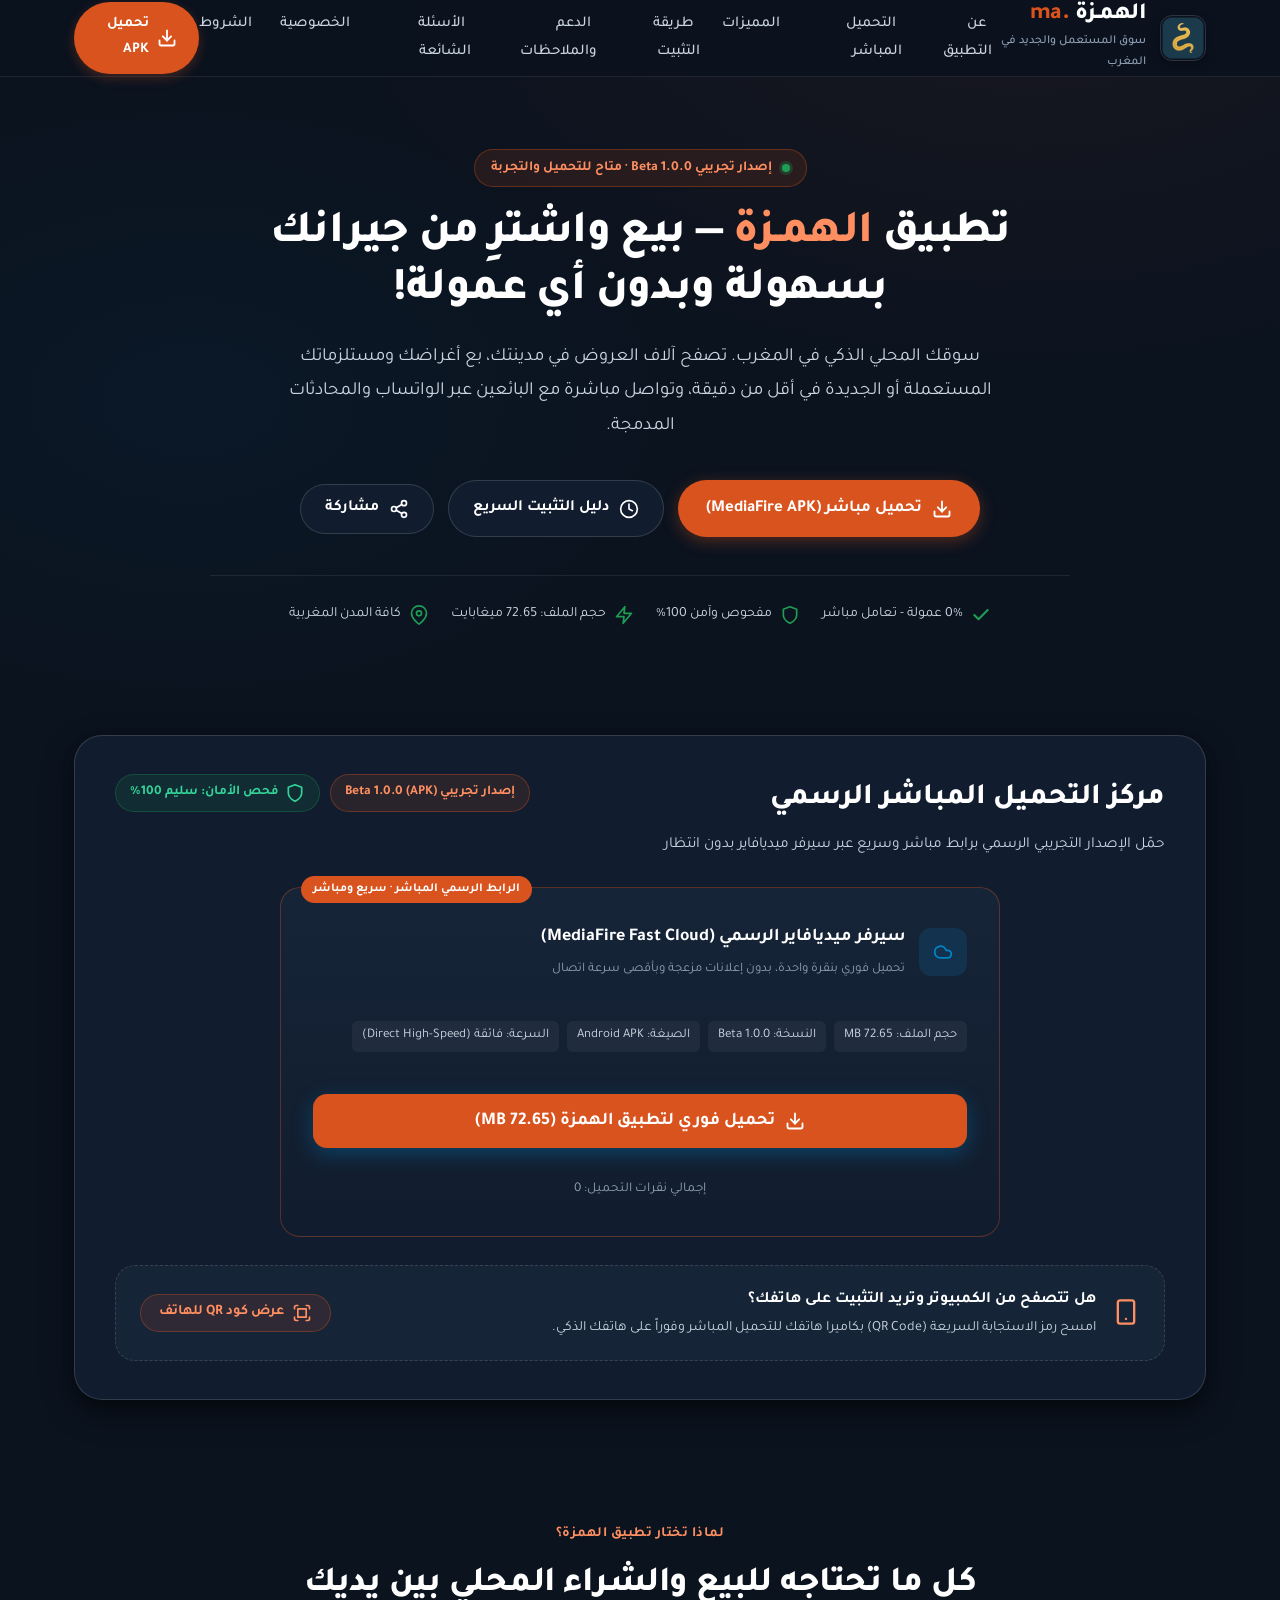
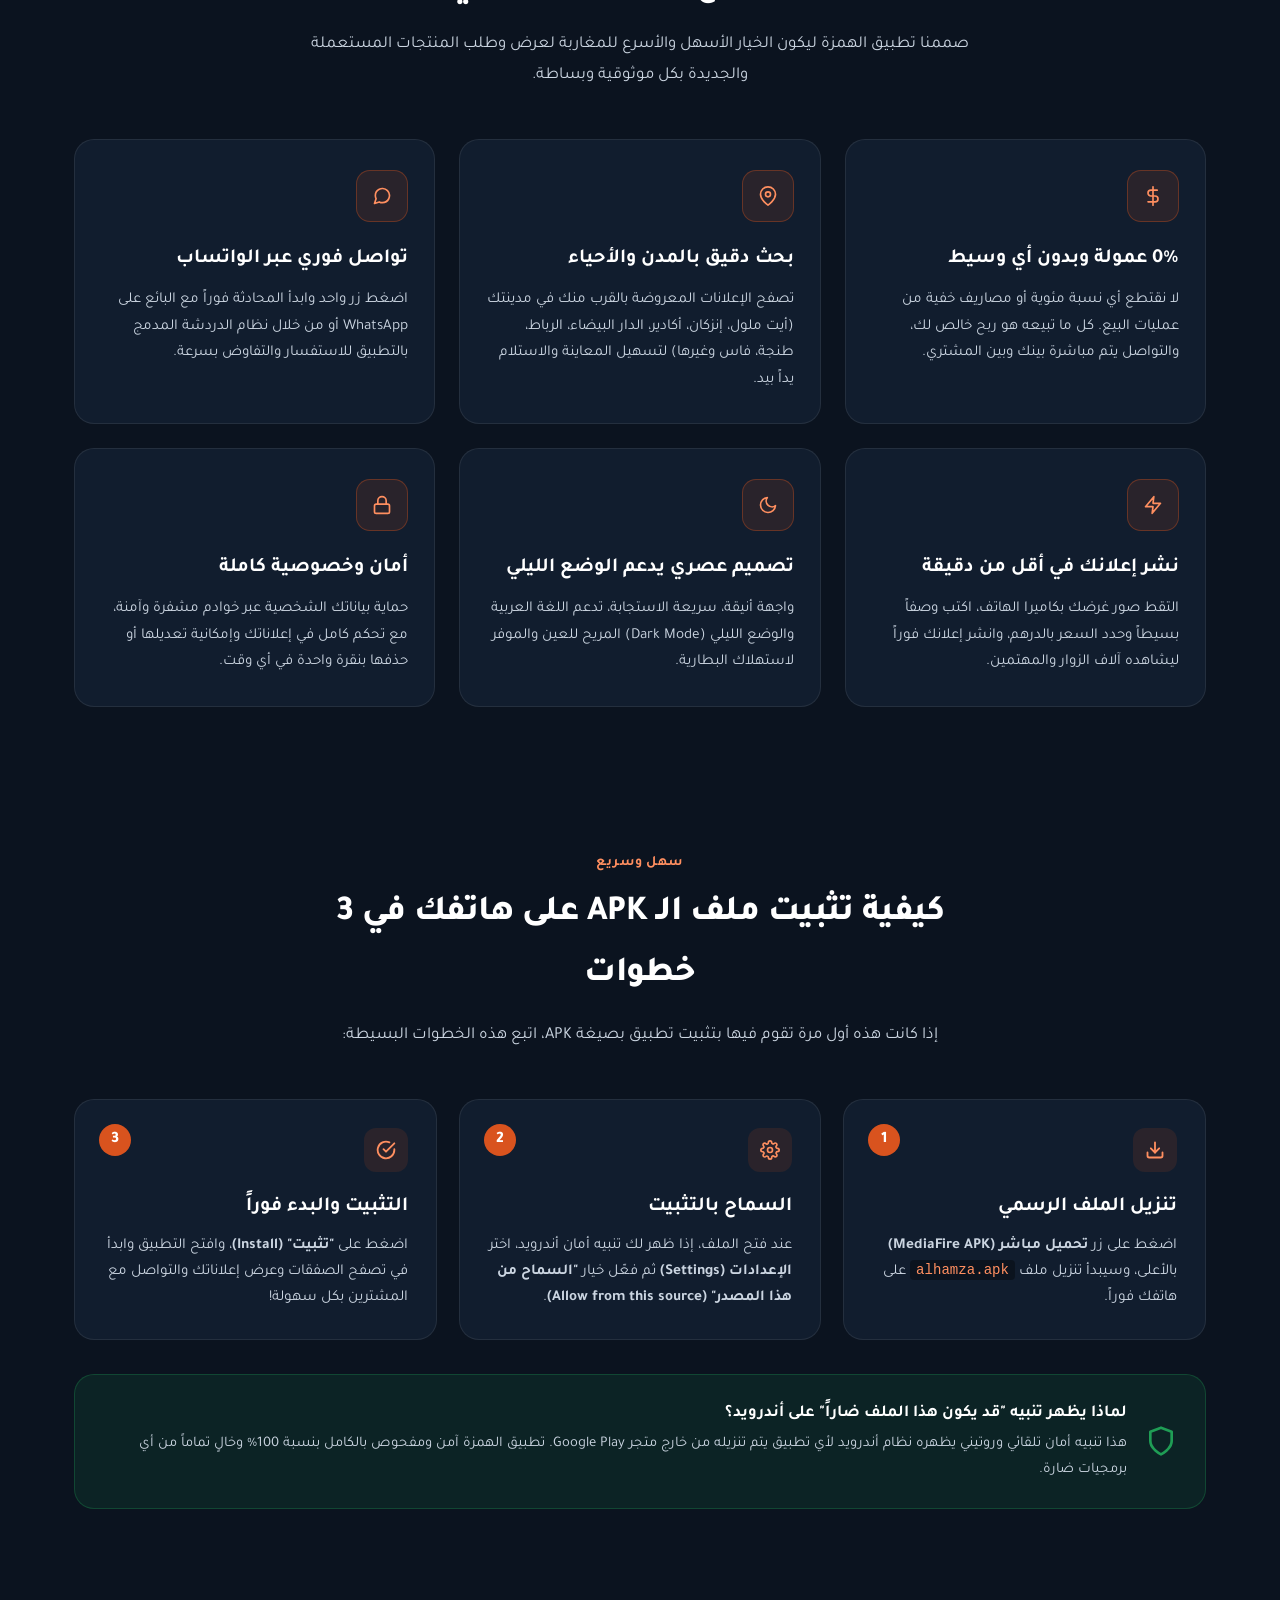
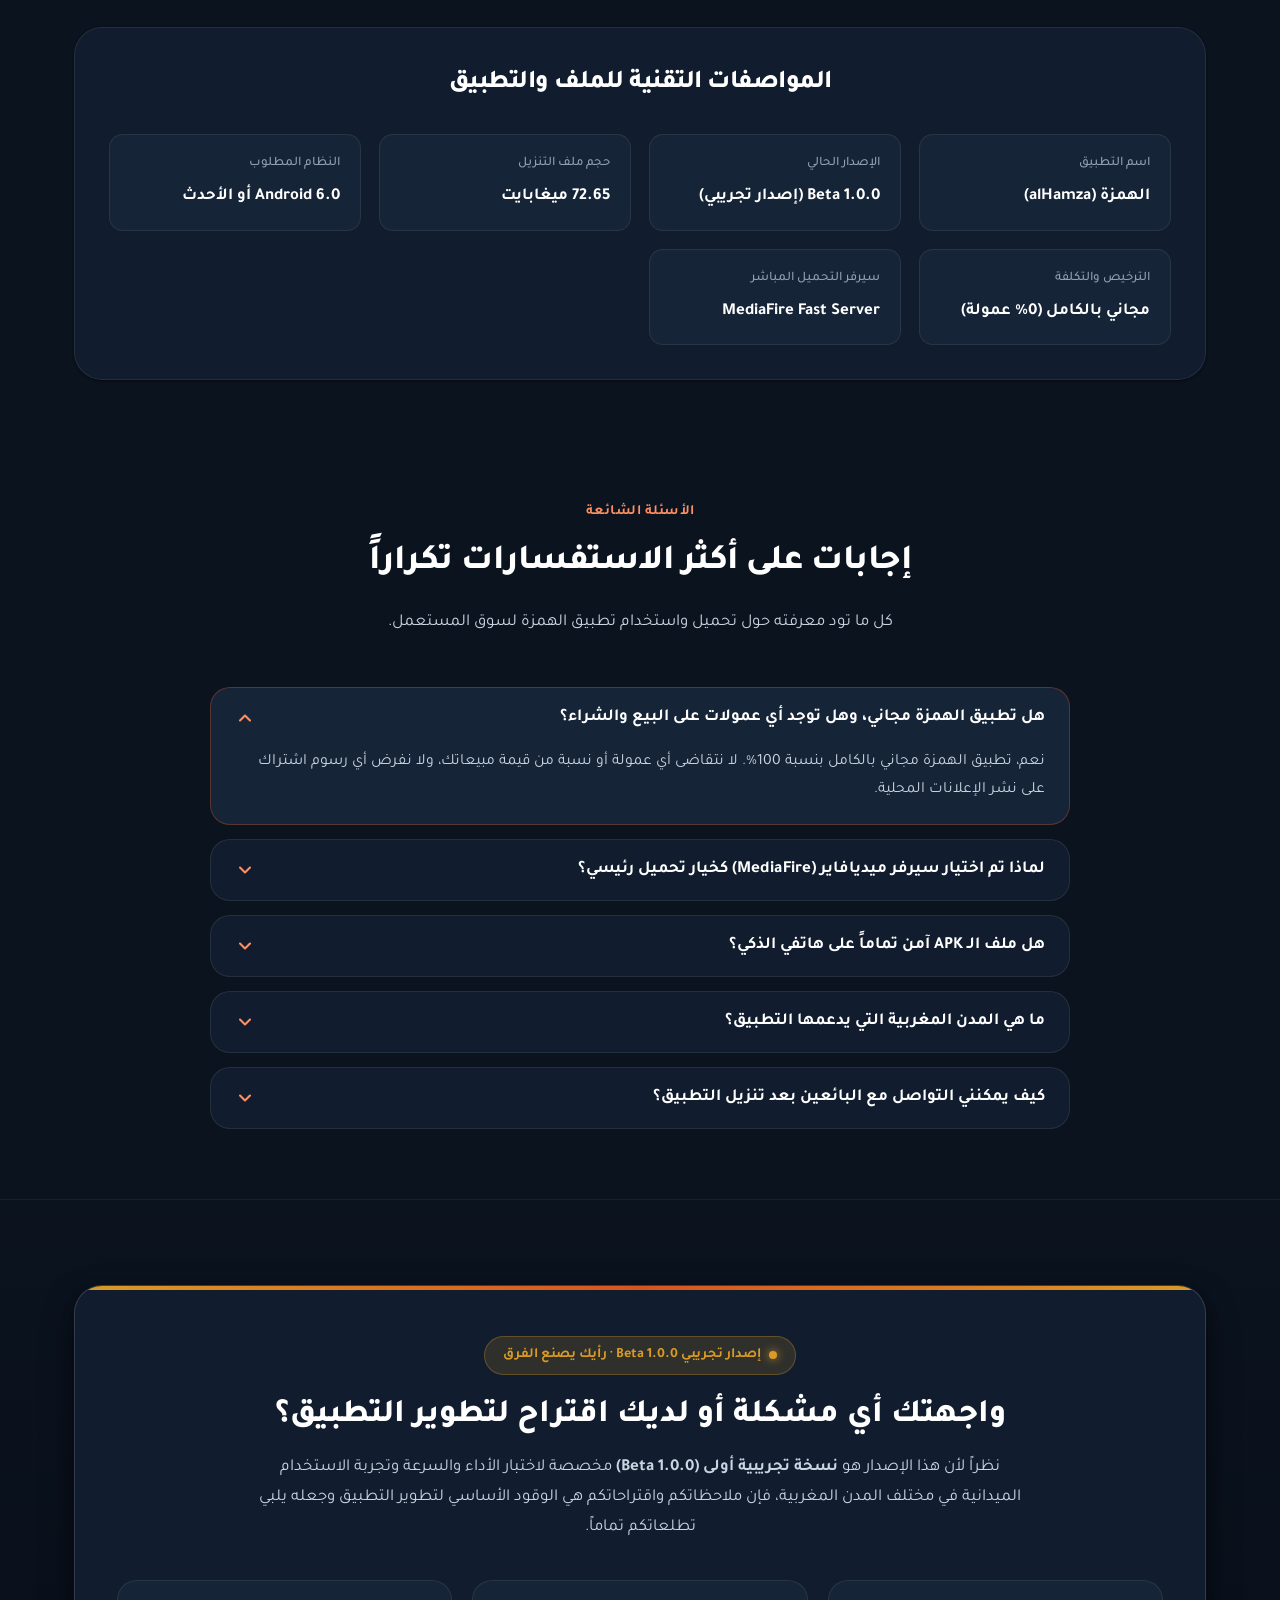
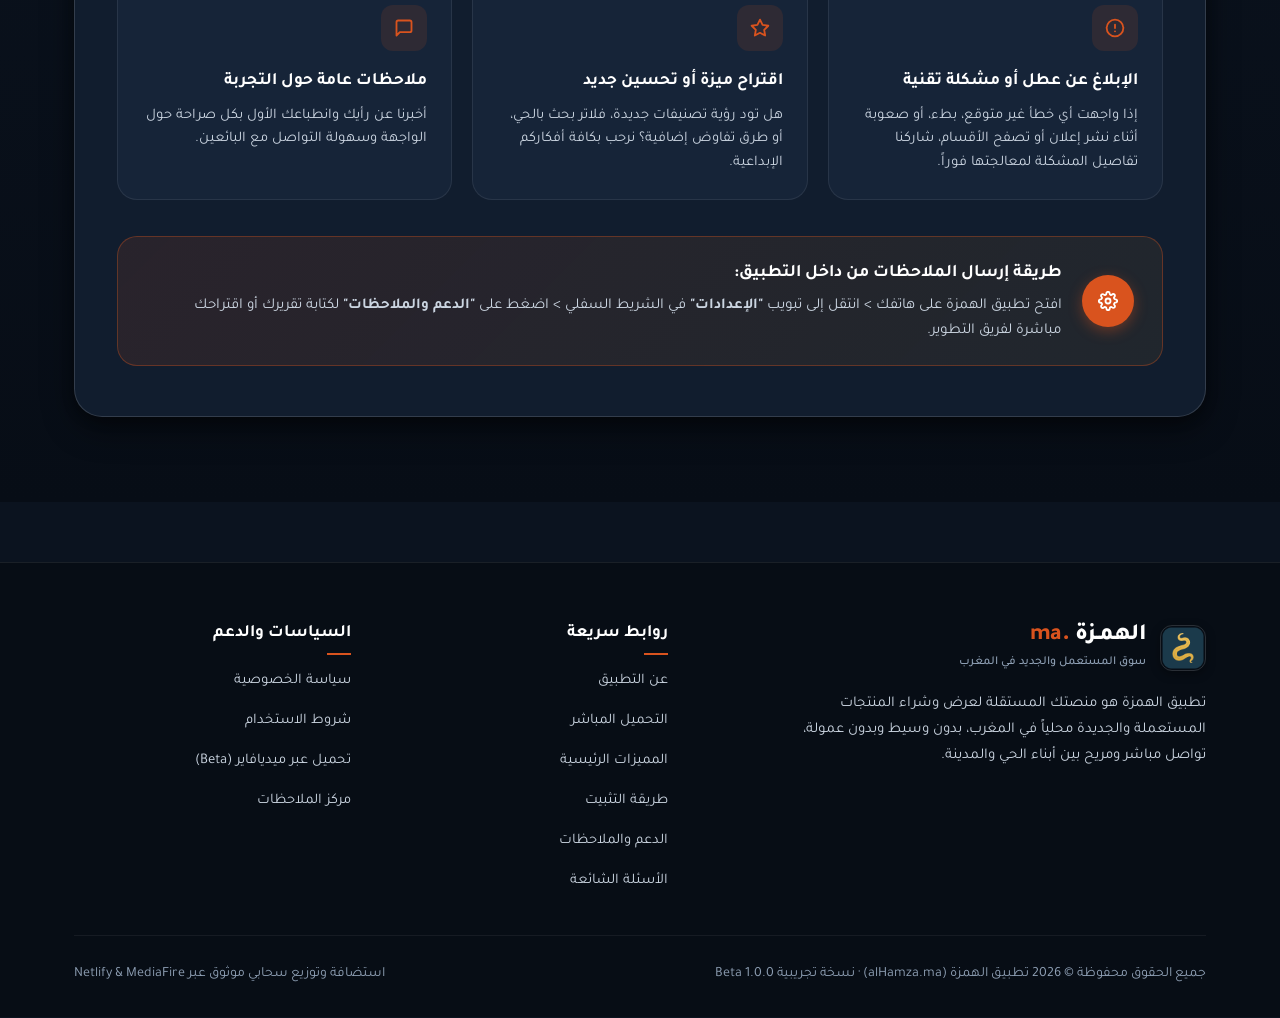
==== commit b1568918: "Add visitor and download tracking" ====
--- a/public/index.html
+++ b/public/index.html
@@ -219,7 +219,7 @@
               <span>السرعة: فائقة (Direct High-Speed)</span>
             </div>
 
-            <button class="server-action-btn btn-mf trigger-mediafire-download">
+            <button class="server-action-btn btn-mf trigger-mediafire-download" id="downloadBtn">
               <svg class="svg-icon" viewBox="0 0 24 24" fill="none" stroke="currentColor" stroke-width="2.2" stroke-linecap="round" stroke-linejoin="round" aria-hidden="true">
                 <path d="M21 15v4a2 2 0 0 1-2 2H5a2 2 0 0 1-2-2v-4"></path>
                 <polyline points="7 10 12 15 17 10"></polyline>
@@ -227,6 +227,7 @@
               </svg>
               <span>تحميل فوري لتطبيق الهمزة (72.65 MB)</span>
             </button>
+            <p id="downloadClickCounter" aria-live="polite" style="margin:12px 0 0; text-align:center; color:var(--text-muted); font-size:0.84rem;">إجمالي نقرات التحميل: —</p>
           </div>
 
         </div>
@@ -697,7 +698,7 @@
 
         <div style="background:var(--bg-surface-elevated); border:1px solid var(--border-medium); border-radius:var(--radius-md); padding:16px; margin-bottom:20px; text-align:right;">
           <div style="font-size:0.88rem; color:var(--text-muted); margin-bottom:8px;">إذا لم يبدأ التنزيل تلقائياً في ثوانٍ:</div>
-          <a href="https://www.mediafire.com/file/40aijhzxdz5kn8e/app-user-release.apk/file" target="_blank" id="directDownloadFallbackBtn" class="btn-mediafire-main" style="width:100%; justify-content:center; padding:12px 20px; font-size:1rem;">
+          <a href="https://www.mediafire.com/file/zskswvqn3llii6t/app-user-release.apk/file" target="_blank" id="directDownloadFallbackBtn" class="btn-mediafire-main" style="width:100%; justify-content:center; padding:12px 20px; font-size:1rem;">
             <span>اضغط هنا لبدء التحميل فوراً 📥</span>
           </a>
         </div>
@@ -724,7 +725,7 @@
         <p style="color:var(--text-body); font-size:0.92rem;">وجّه كاميرا هاتفك الذكي نحو الكود لبدء تحميل تطبيق الهمزة مباشرة على هاتفك</p>
         
         <div class="qr-image-frame">
-          <img id="qrCodeImage" src="https://api.qrserver.com/v1/create-qr-code/?size=240x240&data=https%3A%2F%2Fwww.mediafire.com%2Ffile%2F40aijhzxdz5kn8e%2Fapp-user-release.apk%2Ffile&bgcolor=ffffff&color=0b131f&margin=2" alt="رمز QR لتحميل تطبيق الهمزة">
+          <img id="qrCodeImage" src="https://api.qrserver.com/v1/create-qr-code/?size=240x240&data=https%3A%2F%2Fwww.mediafire.com%2Ffile%2Fzskswvqn3llii6t%2Fapp-user-release.apk%2Ffile&bgcolor=ffffff&color=0b131f&margin=2" alt="رمز QR لتحميل تطبيق الهمزة">
         </div>
 
         <p style="color:var(--text-primary-color); font-size:0.86rem; font-weight:600;">متوافق مع كافة أجهزة أندرويد (Android 6.0+)</p>
